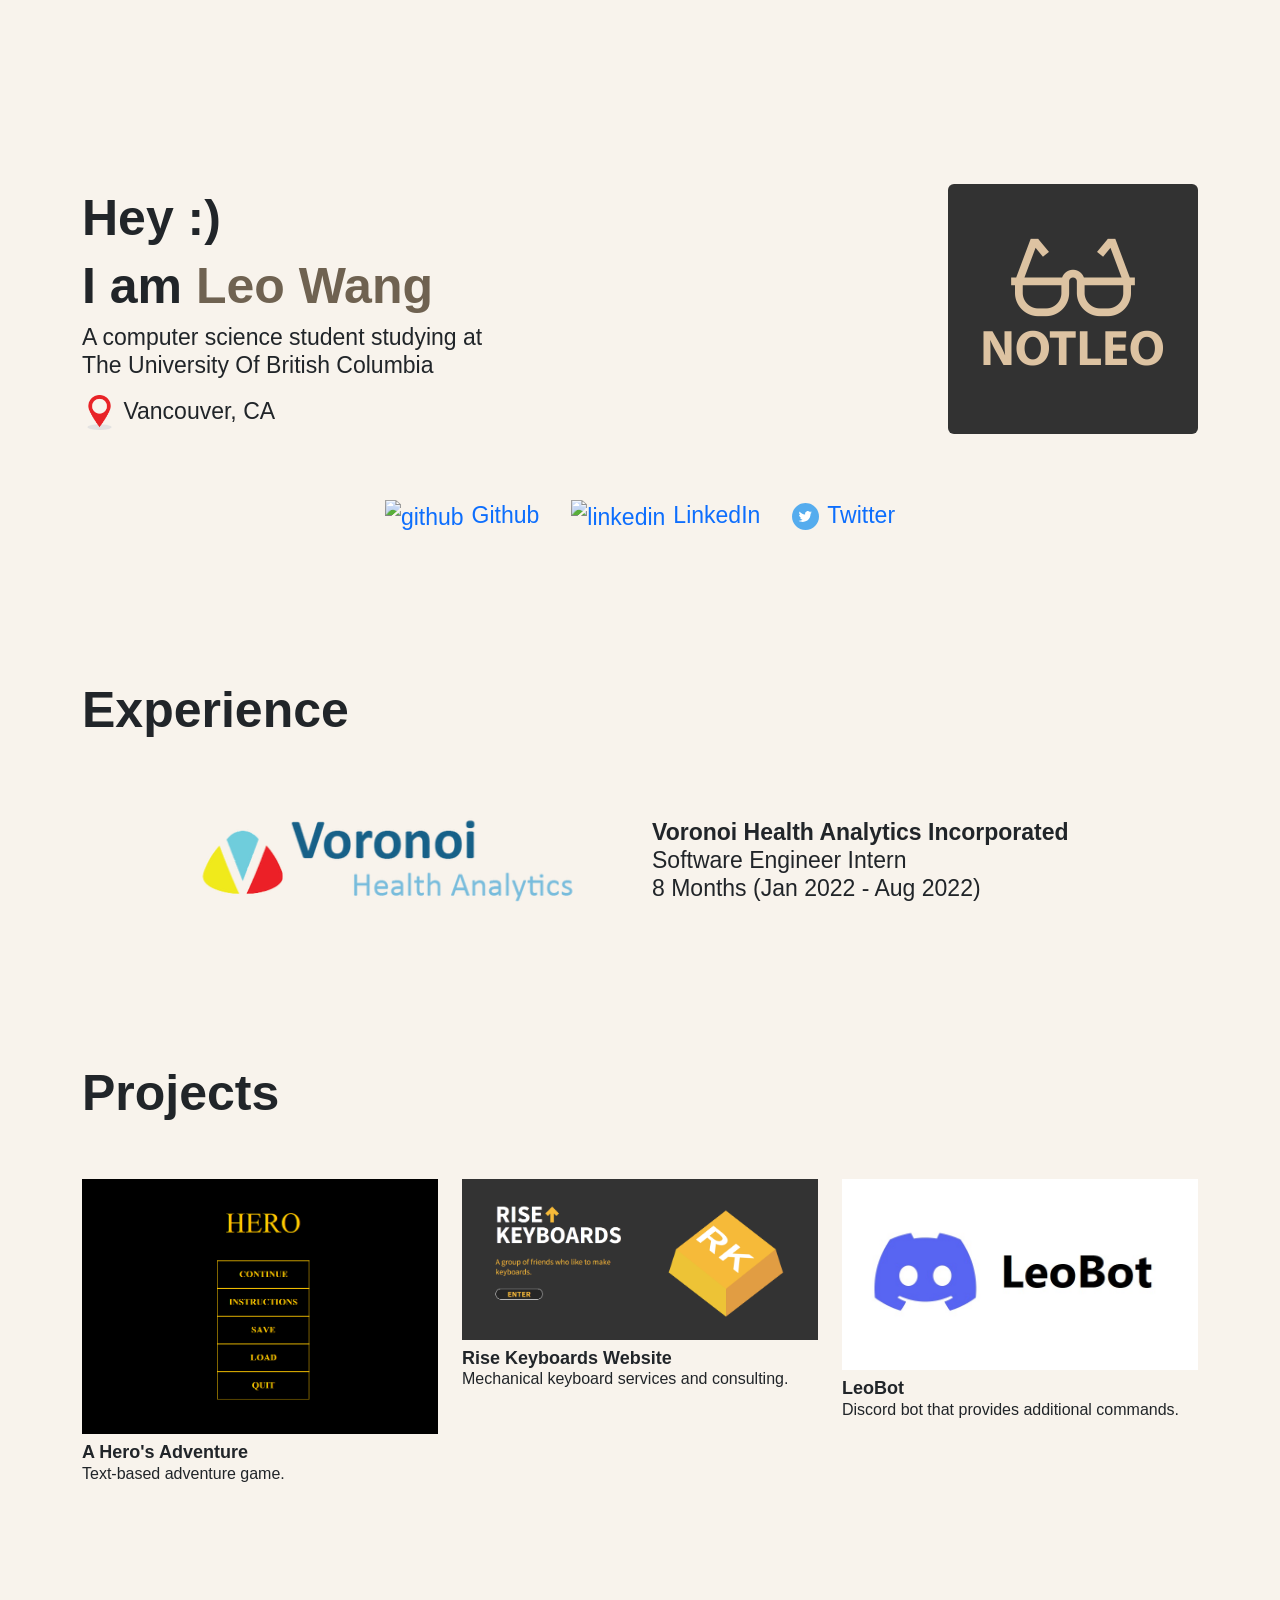
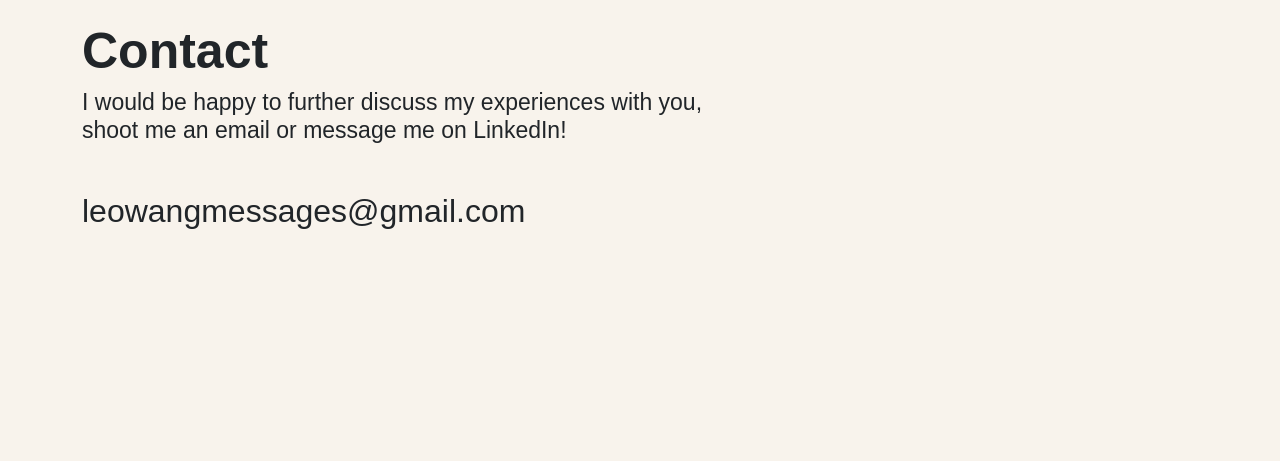
==== index.html @ 31ee66a6 "Added a title logo" ====
<!doctype html>
<html lang="en">
  <head>
    <meta charset="utf-8">
    <meta name="viewport" content="width=device-width, initial-scale=1">
    <title>notleowang</title>
    <link rel="icon" href="src/images/logo.jpg" type="image/x-icon">
    <link href="https://cdn.jsdelivr.net/npm/bootstrap@5.2.2/dist/css/bootstrap.min.css" rel="stylesheet" integrity="sha384-Zenh87qX5JnK2Jl0vWa8Ck2rdkQ2Bzep5IDxbcnCeuOxjzrPF/et3URy9Bv1WTRi" crossorigin="anonymous">
    <link rel="stylesheet" href="css/main.css">
  </head>
  <body>

    <div class="container mt-5 pb-2">
        <div class="row align-items-center">
            <div class="col-auto text-start">
                <h1 class="fw-semibold">Hey :)</h1>
                <h1 class="fw-semibold">I am <span style="color: #6f6251">Leo Wang</span></h1>
                <p>
                  A computer science student studying at <br>
                  The University Of British Columbia <br>
                </p>

                <p class="pt-3"><span><img src="src/images/Pin.png" width="35" length="35" alt="pin"></span> Vancouver, CA </p>
            </div>
            <div class="col">
              <img src="src/images/logo.jpg" width="250" length="250" class="img-fluid rounded float-end" alt="logo">
            </div>
        </div>
    </div>

    <div class="container mt-5">
      <ul class="nav justify-content-center">
        <li class="nav-item">
          <a class="nav-link" target="_blank" href="https://github.com/notleowang"><img src="src/images/Github.svg" width="35px" length="35px" class="pe-2" alt="github">Github</a>
        </li>
        <li class="nav-item">
          <a class="nav-link" target="_blank" href="https://www.linkedin.com/in/notleowang/"><img src="src/images/LinkedIN.svg" width="35px" length="35px" class="pe-2" alt="linkedin">LinkedIn</a>
        </li>
        <li class="nav-item">
          <a class="nav-link" target="_blank" href="https://twitter.com/notleowang"><img src="src/images/Twitter.svg" width="35px" length="35px" class="pe-2" alt="twitter">Twitter</a>
        </li>
      </ul>
    </div>
  </div>

  <div class="container project_container">
    <h1 class="fw-semibold">Experience</h1>
  </div>

  <div class="container pt-5">
    <div class="row align-items-center">
      <div class="col">
        <a target="_blank" href="https://www.voronoihealthanalytics.com/"><img src="src/images/VHA.webp" width="450" length="450" class="img-fluid float-end" alt="vha"></a>
      </div>
      <div class="col">
        <p class="fw-semibold">Voronoi Health Analytics Incorporated</p>
        <p>Software Engineer Intern</p>
        <p>8 Months (Jan 2022 - Aug 2022)</p>
      </div>
    </div>
  </div>

  <div class="container project_container">
    <h1 class="fw-semibold">Projects</h1>
  </div>

  <div class="container pt-5">
    <div class="row project_text">
      <div class="col">
        <a target="_blank" href="https://github.com/notleowang/A-Heros-Adventure"><img src="src/images/HeroGame.png" width="400" length="400" class="img-fluid zoom pb-2" alt="hero"></a>
        <p class="fw-semibold">A Hero's Adventure</p>
        <p class="project_subtext">Text-based adventure game.</p>
      </div>
      <div class="col">
        <a target="_blank" href="https://github.com/notleowang/RiseStudios-Website"><img src="src/images/RiseKeyboards.png" width="400" length="400" class="img-fluid zoom pb-2" alt="rise"></a>
        <p class="fw-semibold">Rise Keyboards Website</p>
        <p class="project_subtext">Mechanical keyboard services and consulting. </p>
      </div>
      <div class="col">
        <a target="_blank" href="https://github.com/notleowang/LeoBot"><img src="src/images/LeoBot.jpg" width="400" length="400" class="img-fluid zoom pb-2" alt="leobot"></a>
        <p class="fw-semibold">LeoBot</p>
        <p class="project_subtext">Discord bot that provides additional commands.</p>
      </div>
    </div>
  </div>

  <div class="container project_container">
    <h1 class="fw-semibold">Contact</h1>
    <p>I would be happy to further discuss my experiences with you, <br> shoot me an email or message me on LinkedIn!</p>

    <h2 class="pt-5">leowangmessages@gmail.com</h2>
  </div>

    <script src="https://cdn.jsdelivr.net/npm/bootstrap@5.2.2/dist/js/bootstrap.bundle.min.js" integrity="sha384-OERcA2EqjJCMA+/3y+gxIOqMEjwtxJY7qPCqsdltbNJuaOe923+mo//f6V8Qbsw3" crossorigin="anonymous"></script>
  </body>
</html>
---- css/main.css ----
body {
  margin-top: 8em;
  margin-bottom: 10em;
  font-family: "Segoe UI", Tahoma, Geneva, Verdana, sans-serif;
  font-size: 23px;
  background-color: #f8f3ec;
}

p {
  margin-top: 0px;
  margin-bottom: 0px;
  line-height: 1.2em;
}

h1 {
  font-size: 50px;
}

.project_container {
  margin-top: 6em;
}

.project_text {
  font-size: 18px;
}

.project_subtext {
  font-size: 16px;
}

.zoom {
  transition: transform 0.3s;
}

.zoom:hover {
  transform: scale(0.95);
}/*# sourceMappingURL=main.css.map */
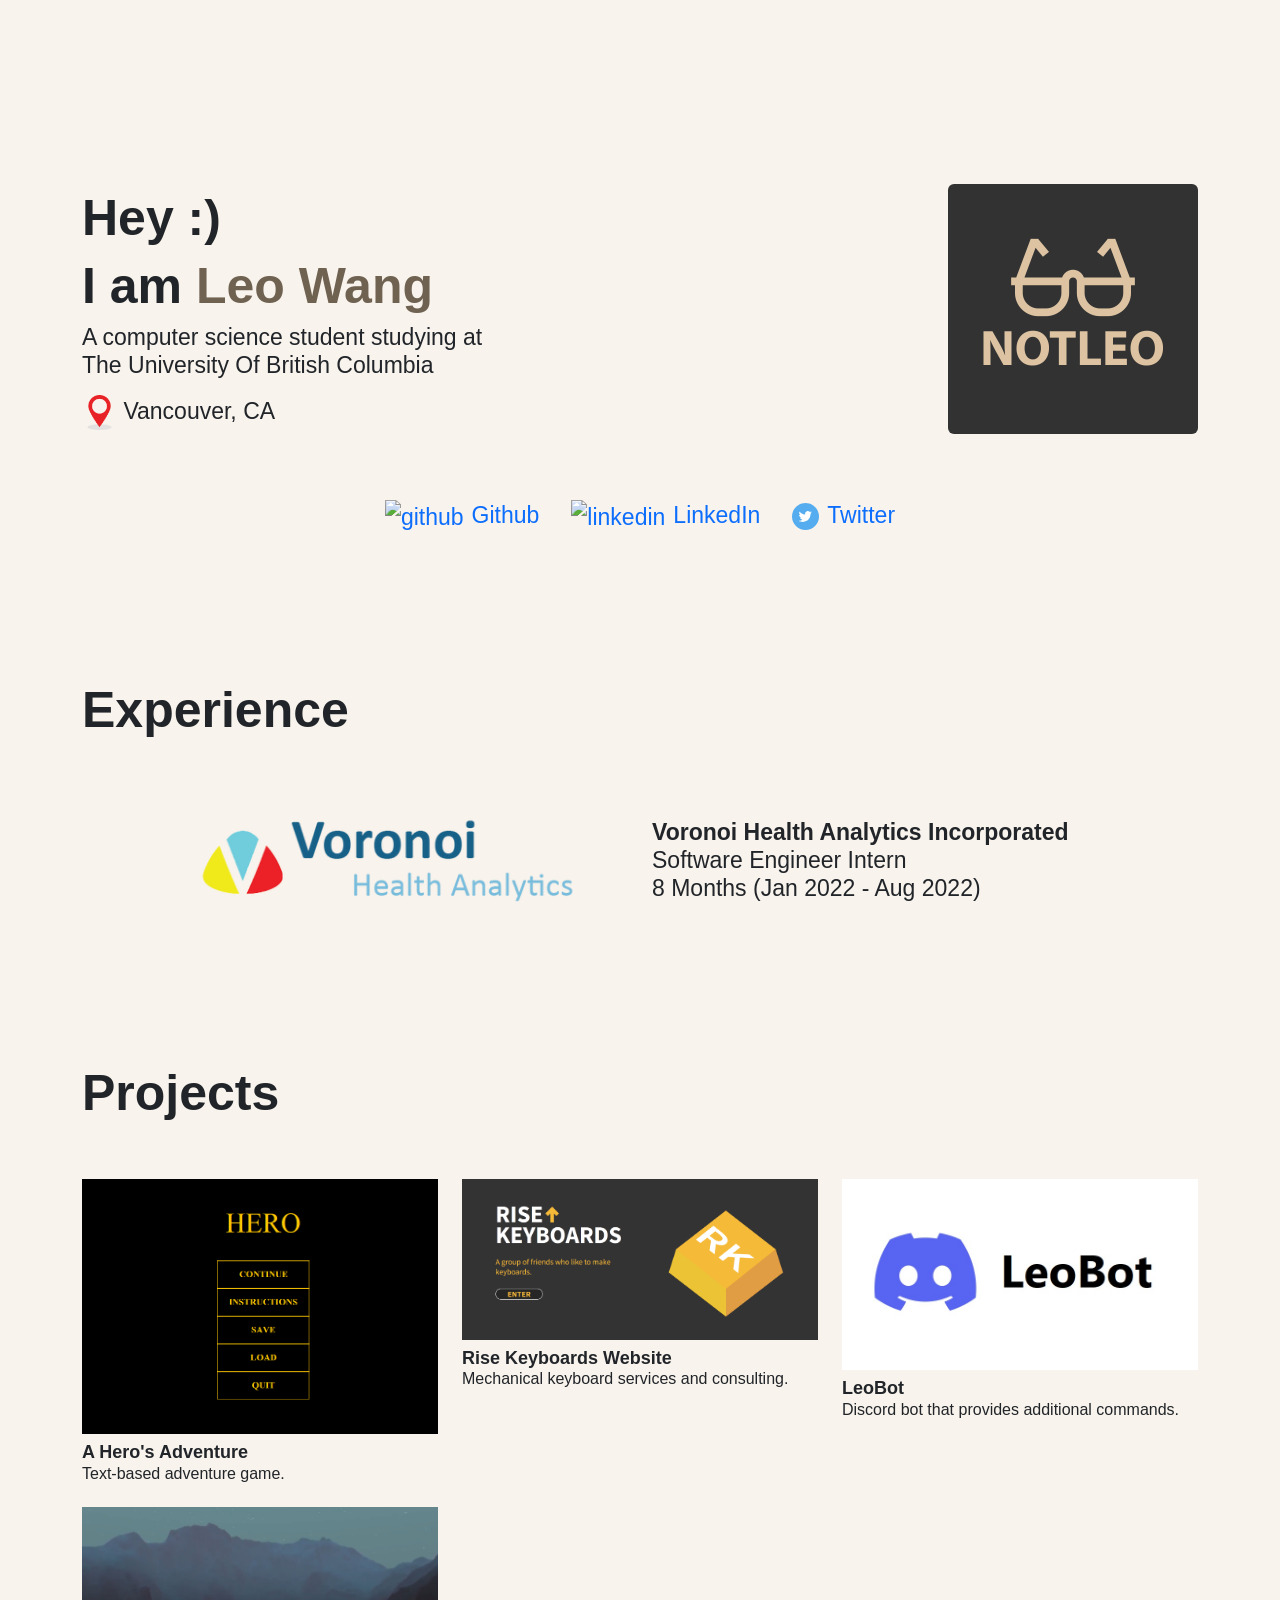
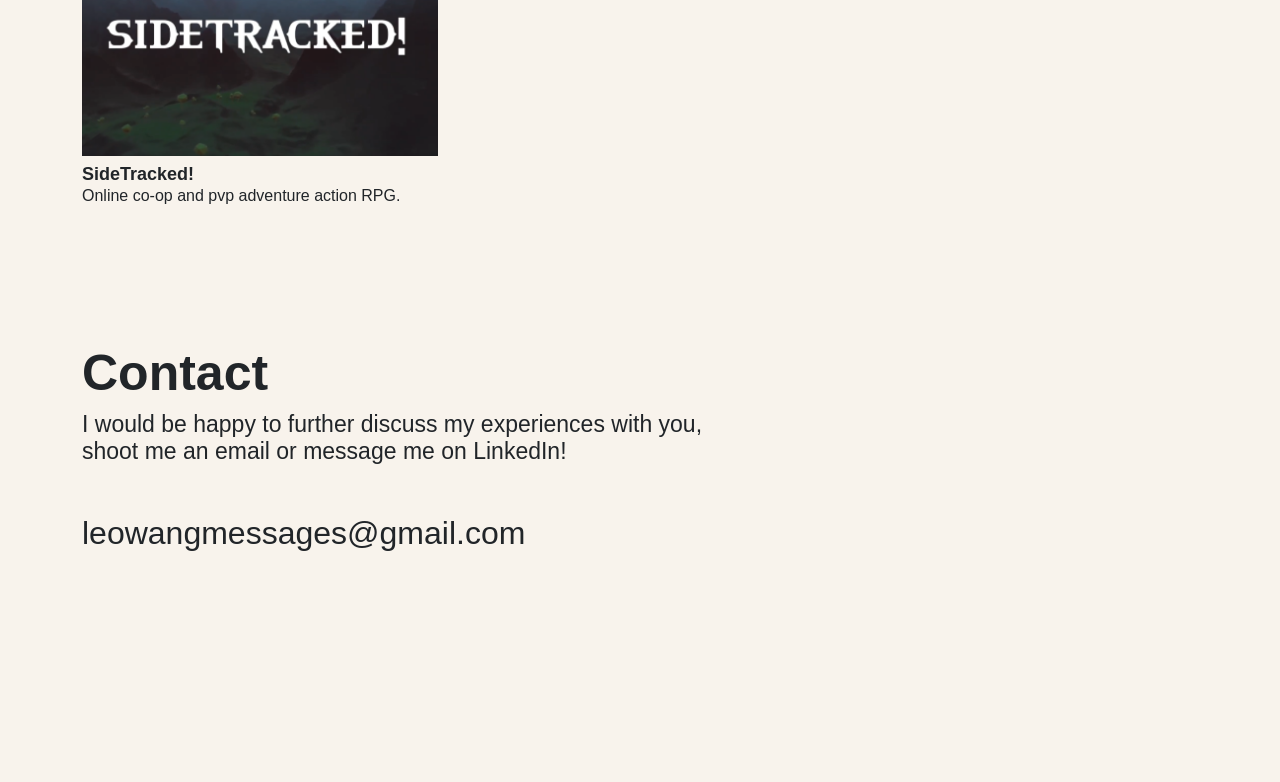
==== commit f5348e39: "Added SideTracked" ====
--- a/index.html
+++ b/index.html
@@ -4,7 +4,7 @@
     <meta charset="utf-8">
     <meta name="viewport" content="width=device-width, initial-scale=1">
     <title>notleowang</title>
-    <link rel="icon" href="src/images/logo.jpg" type="image/x-icon">
+    <link rel="icon" href="src/images/log" type="image/x-icon">
     <link href="https://cdn.jsdelivr.net/npm/bootstrap@5.2.2/dist/css/bootstrap.min.css" rel="stylesheet" integrity="sha384-Zenh87qX5JnK2Jl0vWa8Ck2rdkQ2Bzep5IDxbcnCeuOxjzrPF/et3URy9Bv1WTRi" crossorigin="anonymous">
     <link rel="stylesheet" href="css/main.css">
   </head>
@@ -82,6 +82,17 @@
         <p class="project_subtext">Discord bot that provides additional commands.</p>
       </div>
     </div>
+    <div class="row project_text pt-4">
+      <div class="col">
+        <a target="_blank" href="https://sidetrackedgame.xyz"><img src="src/images/Sidetracked.png" width="400" length="400" class="img-fluid zoom pb-2" alt="hero"></a>
+        <p class="fw-semibold">SideTracked!</p>
+        <p class="project_subtext">Online co-op and pvp adventure action RPG.</p>
+      </div>
+      <div class="col">
+      </div>
+      <div class="col">
+      </div>
+    </div>
   </div>
 
   <div class="container project_container">
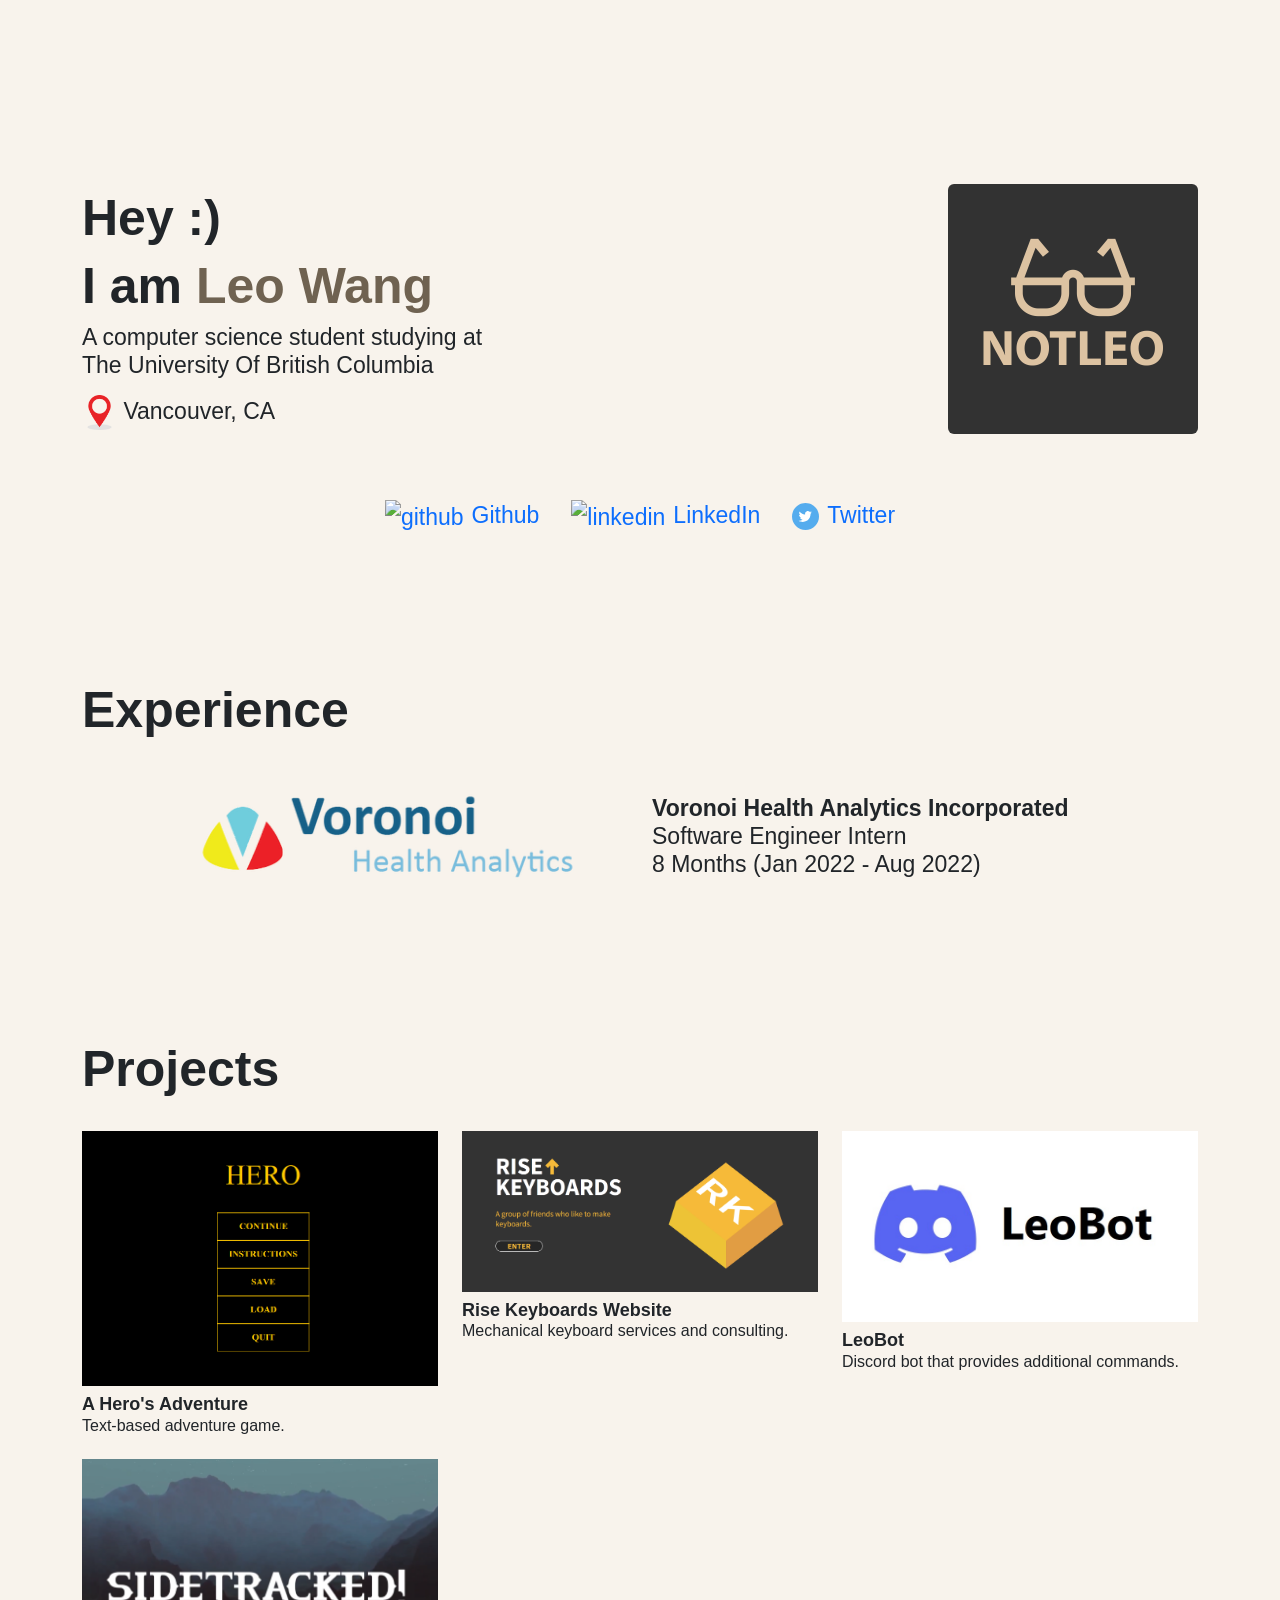
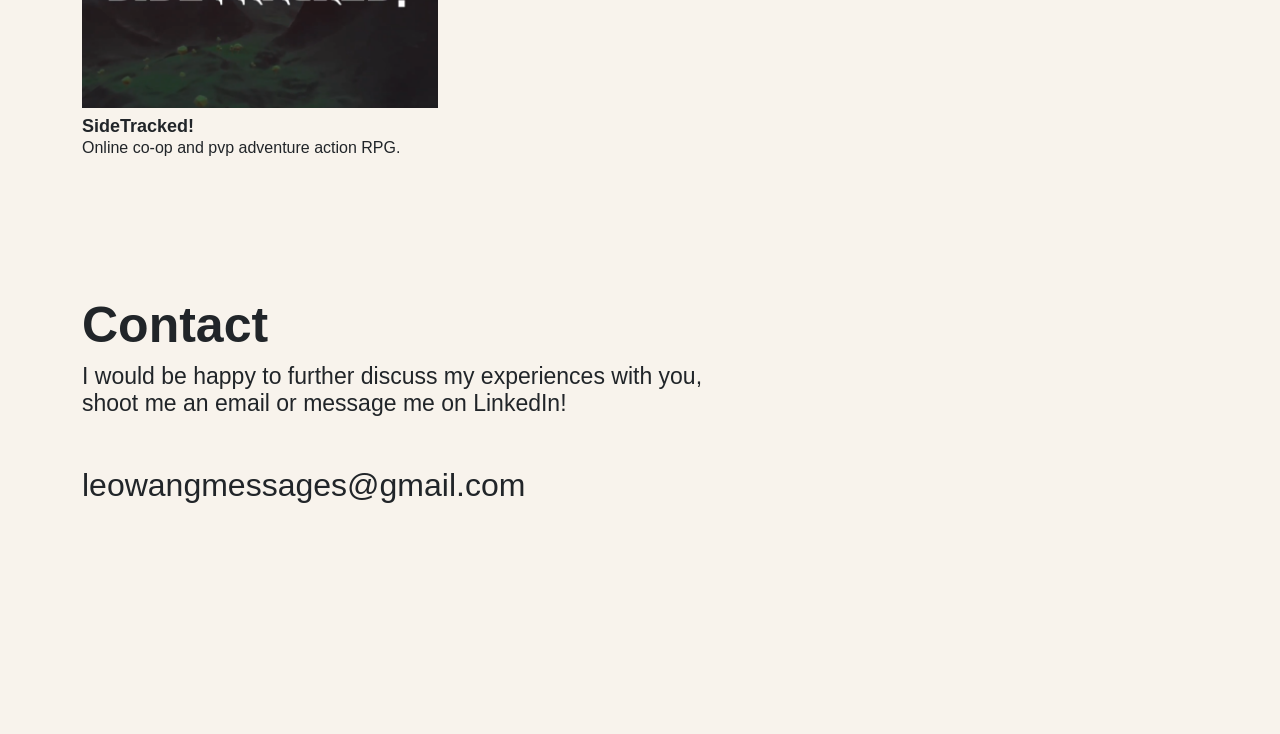
==== commit 73e06b80: "Fixed some spacing" ====
--- a/index.html
+++ b/index.html
@@ -47,7 +47,7 @@
     <h1 class="fw-semibold">Experience</h1>
   </div>
 
-  <div class="container pt-5">
+  <div class="container pt-4">
     <div class="row align-items-center">
       <div class="col">
         <a target="_blank" href="https://www.voronoihealthanalytics.com/"><img src="src/images/VHA.webp" width="450" length="450" class="img-fluid float-end" alt="vha"></a>
@@ -64,7 +64,7 @@
     <h1 class="fw-semibold">Projects</h1>
   </div>
 
-  <div class="container pt-5">
+  <div class="container pt-4">
     <div class="row project_text">
       <div class="col">
         <a target="_blank" href="https://github.com/notleowang/A-Heros-Adventure"><img src="src/images/HeroGame.png" width="400" length="400" class="img-fluid zoom pb-2" alt="hero"></a>
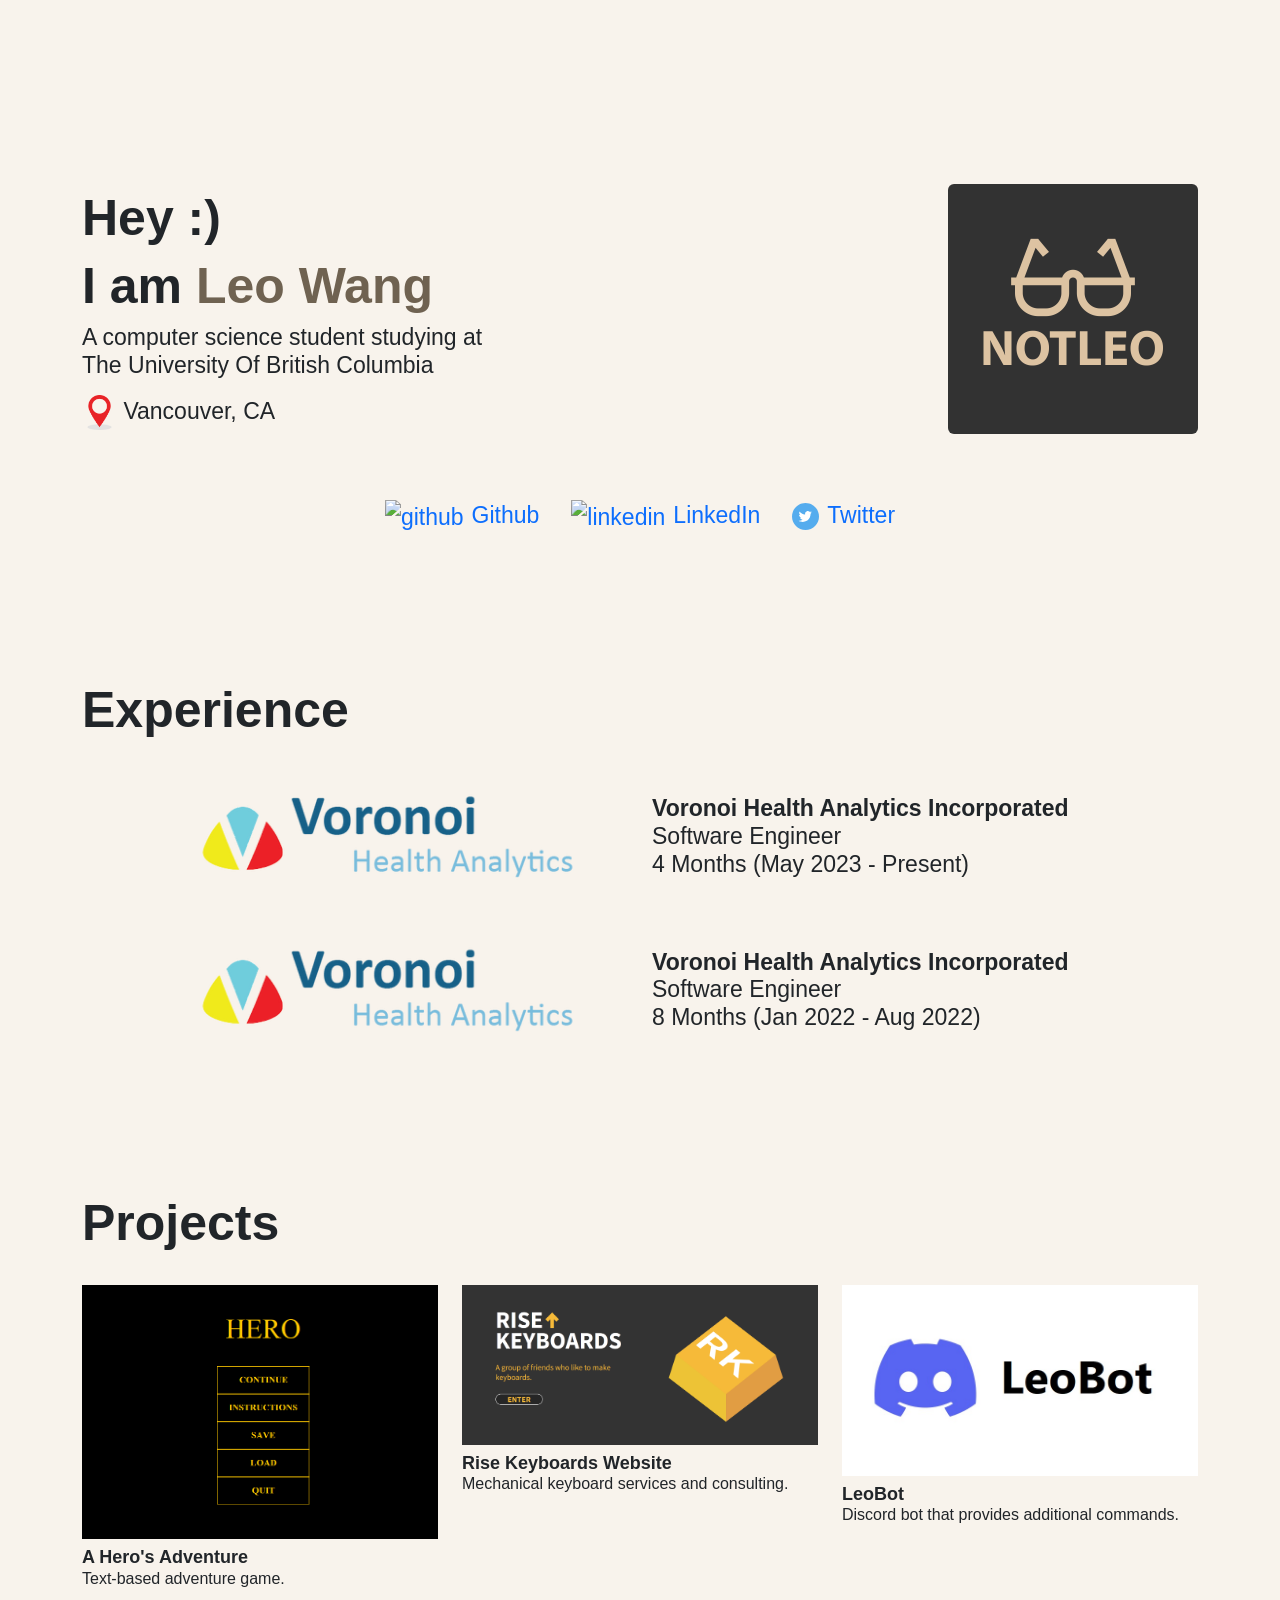
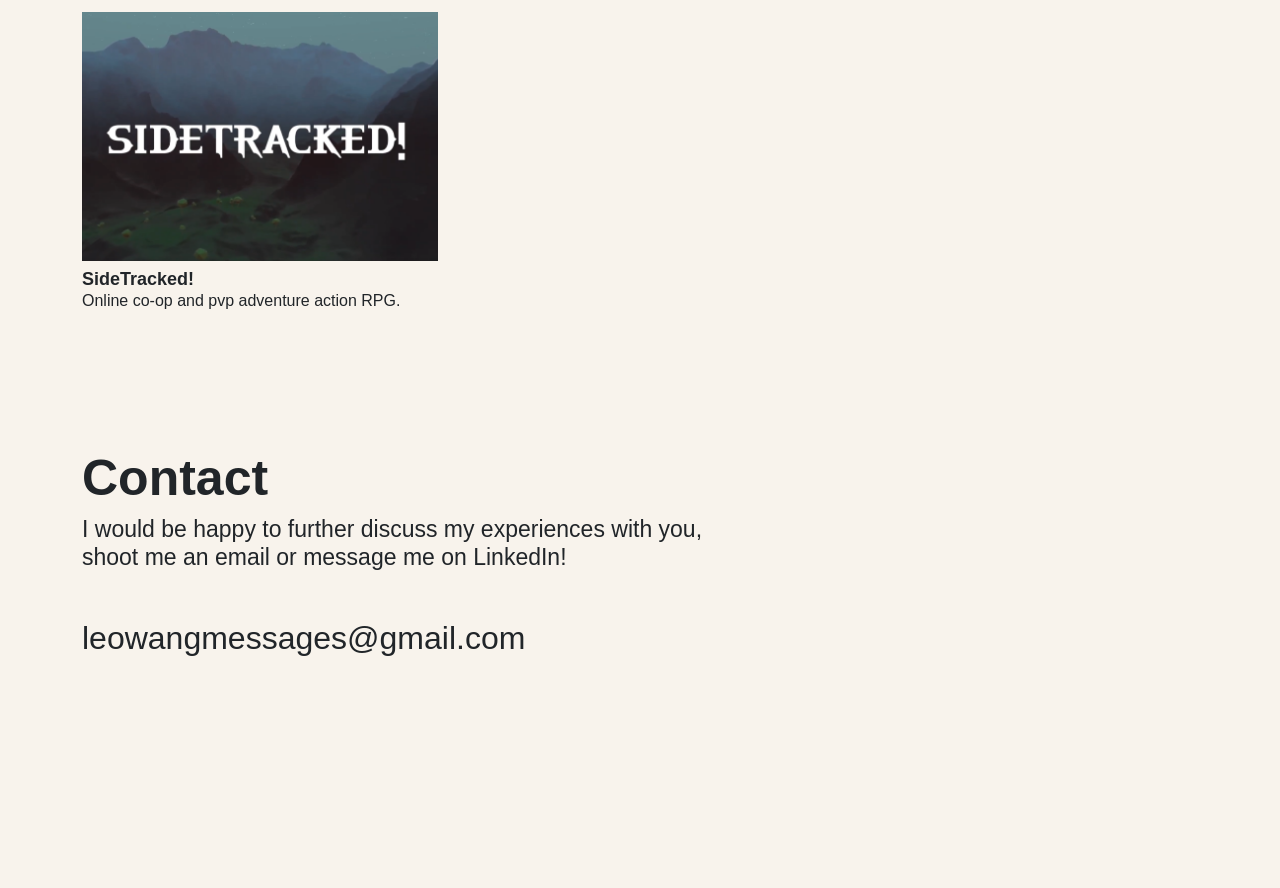
==== commit fcd18bfa: "Added Voronoi Health Analytics Summer Experience" ====
--- a/index.html
+++ b/index.html
@@ -1,4 +1,4 @@
-<!doctype html>
+ <!doctype html>
 <html lang="en">
   <head>
     <meta charset="utf-8">
@@ -54,7 +54,17 @@
       </div>
       <div class="col">
         <p class="fw-semibold">Voronoi Health Analytics Incorporated</p>
-        <p>Software Engineer Intern</p>
+        <p>Software Engineer</p>
+        <p>4 Months (May 2023 - Present)</p>
+      </div>
+    </div>
+    <div class="row align-items-center pt-4">
+      <div class="col">
+        <a target="_blank" href="https://www.voronoihealthanalytics.com/"><img src="src/images/VHA.webp" width="450" length="450" class="img-fluid float-end" alt="vha"></a>
+      </div>
+      <div class="col">
+        <p class="fw-semibold">Voronoi Health Analytics Incorporated</p>
+        <p>Software Engineer</p>
         <p>8 Months (Jan 2022 - Aug 2022)</p>
       </div>
     </div>
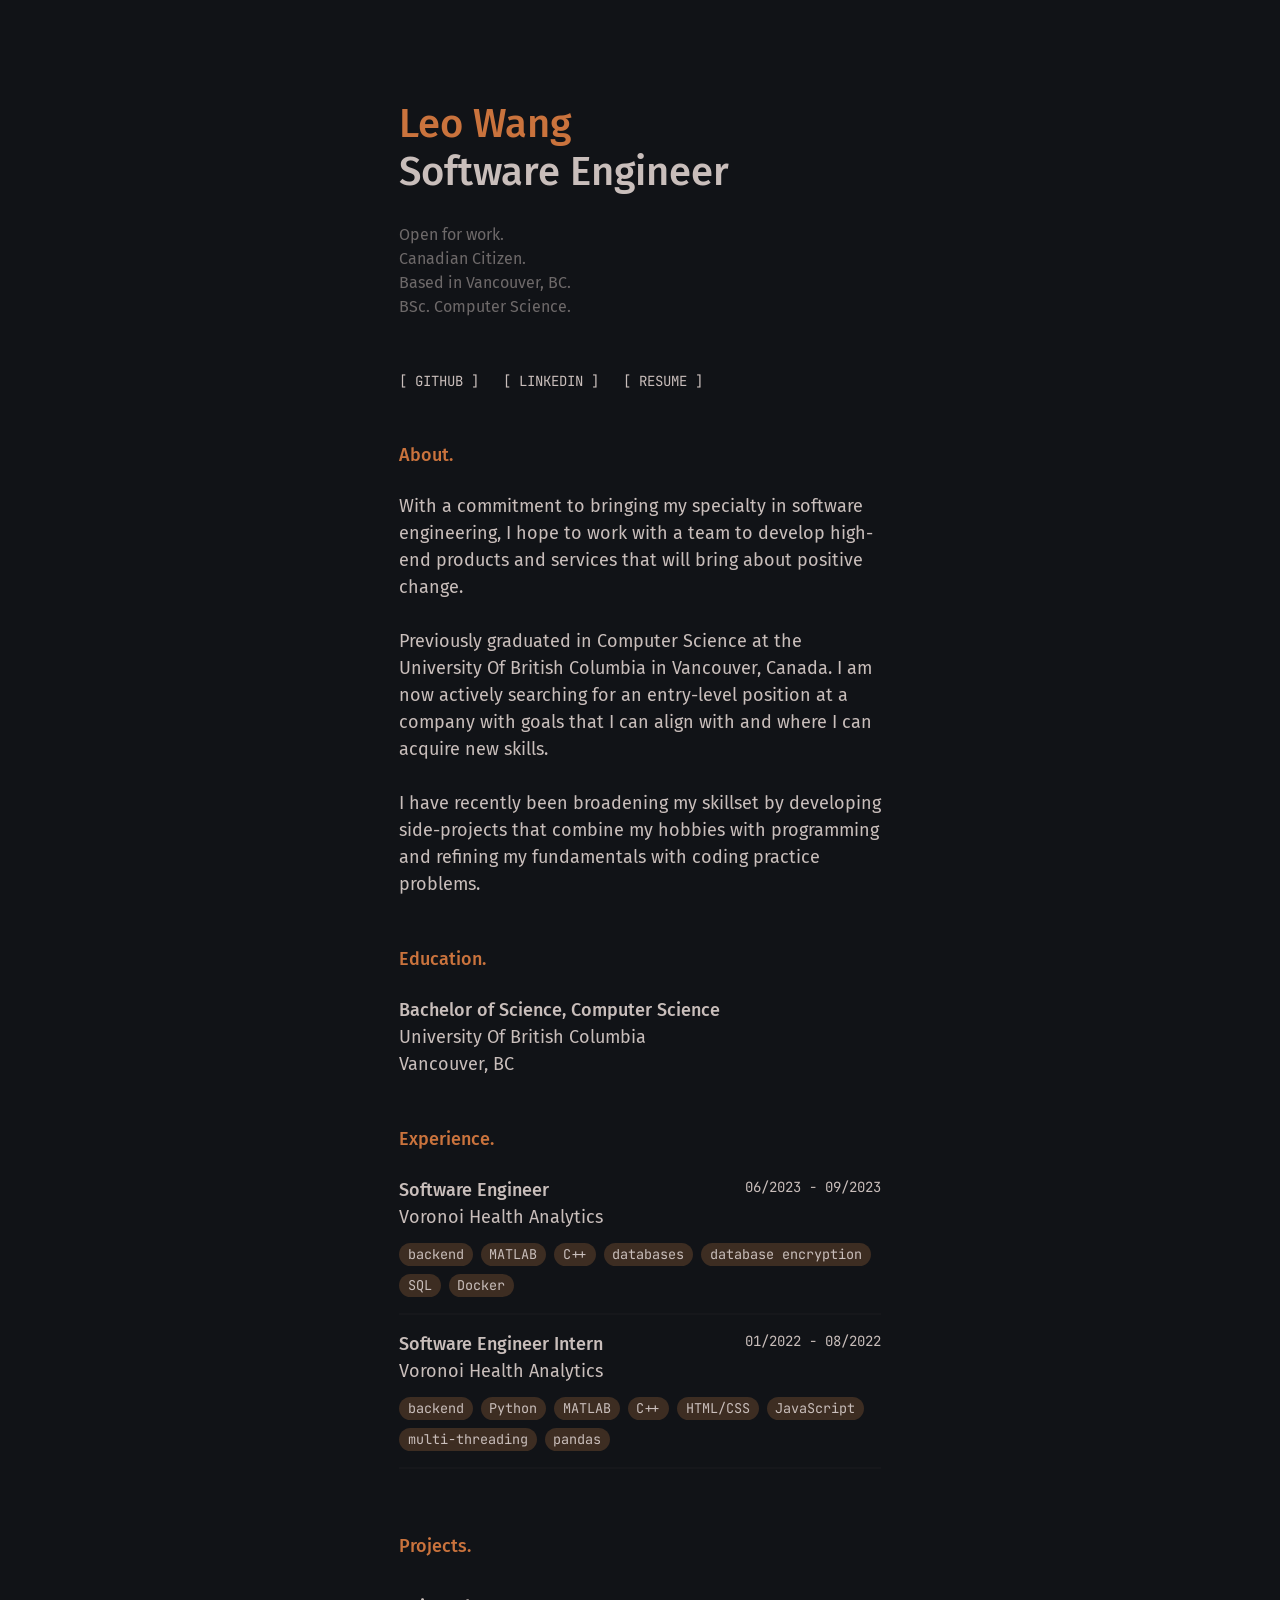
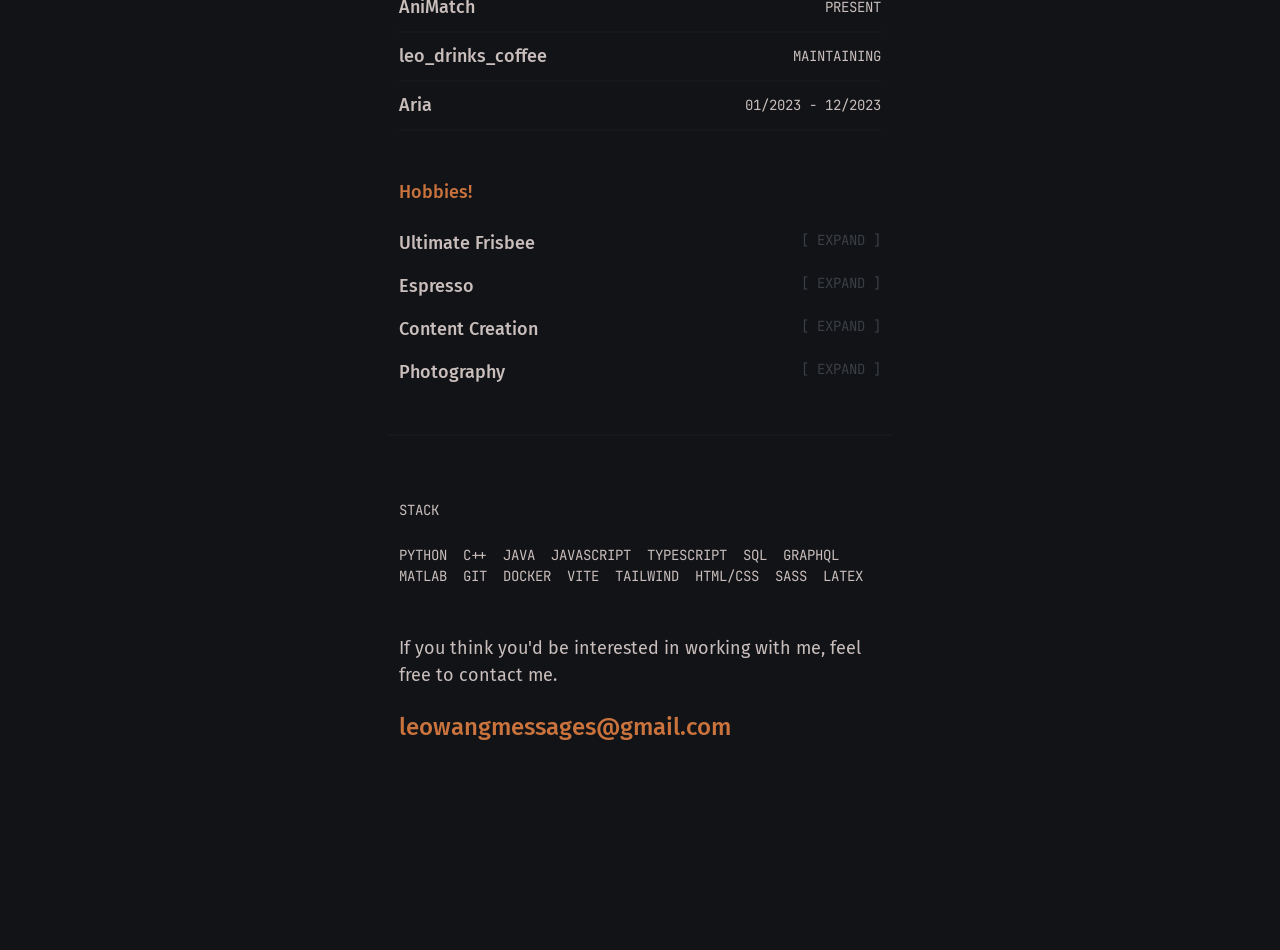
==== commit 615b7c4d: "Designed new website" ====
--- a/index.html
+++ b/index.html
@@ -1,117 +1,265 @@
- <!doctype html>
+<!DOCTYPE html>
+
 <html lang="en">
-  <head>
-    <meta charset="utf-8">
-    <meta name="viewport" content="width=device-width, initial-scale=1">
-    <title>notleowang</title>
-    <link rel="icon" href="src/images/log" type="image/x-icon">
-    <link href="https://cdn.jsdelivr.net/npm/bootstrap@5.2.2/dist/css/bootstrap.min.css" rel="stylesheet" integrity="sha384-Zenh87qX5JnK2Jl0vWa8Ck2rdkQ2Bzep5IDxbcnCeuOxjzrPF/et3URy9Bv1WTRi" crossorigin="anonymous">
-    <link rel="stylesheet" href="css/main.css">
-  </head>
-  <body>
-
-    <div class="container mt-5 pb-2">
-        <div class="row align-items-center">
-            <div class="col-auto text-start">
-                <h1 class="fw-semibold">Hey :)</h1>
-                <h1 class="fw-semibold">I am <span style="color: #6f6251">Leo Wang</span></h1>
-                <p>
-                  A computer science student studying at <br>
-                  The University Of British Columbia <br>
-                </p>
-
-                <p class="pt-3"><span><img src="src/images/Pin.png" width="35" length="35" alt="pin"></span> Vancouver, CA </p>
+    <head>
+        <meta charset="UTF-8">
+        <meta name="viewport" content="width=device-width, initial-scale=1">
+        <title>Leo Wang</title>
+        <link rel="preconnect" href="https://fonts.googleapis.com">
+        <link rel="preconnect" href="https://fonts.gstatic.com" crossorigin>
+        <link href="https://fonts.googleapis.com/css2?family=Fira+Sans:ital,wght@0,100;0,200;0,300;0,400;0,500;0,600;0,700;0,800;0,900;1,100;1,200;1,300;1,400;1,500;1,600;1,700;1,800;1,900&family=JetBrains+Mono:ital,wght@0,100..800;1,100..800&display=swap" rel="stylesheet">
+        <link href="https://cdn.jsdelivr.net/npm/bootstrap@5.3.8/dist/css/bootstrap.min.css" rel="stylesheet" integrity="sha384-sRIl4kxILFvY47J16cr9ZwB07vP4J8+LH7qKQnuqkuIAvNWLzeN8tE5YBujZqJLB" crossorigin="anonymous">
+        <link rel="stylesheet" href="css/styles.css">
+    </head>
+
+    <body>
+        <div class="container">
+            <div class="row gy-5">
+                <div class="col-12">
+                    <h1 class="text-secondary-colour">Leo Wang<br><span class="text-primary-colour">Software Engineer</span></h1><br>
+                    <div class="fs-6 opacity-50">
+                        <p>Open for work.</p>
+                        <p>Canadian Citizen.</p>
+                        <p>Based in Vancouver, BC.</p>
+                        <p>BSc. Computer Science.</p>
+                    </div>
+                </div>
+
+                <div class="col-12">
+                    <div class="d-inline-flex gap-4 text-uppercase fs-7 font-jetbrains-mono">
+                        <a class="link-button" href="https://www.github.com/notleowang" target="_blank">[ Github ]</a>
+                        <a class="link-button" href="https://www.linkedin.com/in/notleowang" target="_blank">[ LinkedIn ]</a>
+                        <a class="link-button" href="/Resume.pdf" download>[ Resume ]</a>
+                        <!-- <a href="mailto:leowangmessages@gmail.com" target="_blank">[ Email ]</a> -->
+                    </div>
+                </div>
+
+                <div class="col-12">
+                    <p class="fw-medium pb-4 text-secondary-colour">About.</p>
+                    <p>
+                        With a commitment to bringing my specialty in software engineering, I hope to work with a team to develop high-end products and services that will bring about positive change.
+                        <br>
+                        <br>
+                        Previously graduated in Computer Science at the University Of British Columbia in Vancouver, Canada. I am now actively searching for an entry-level position at a company with goals that I can align with and where I can acquire new skills.
+                        <br>
+                        <br>
+                        I have recently been broadening my skillset by developing side-projects that combine my hobbies with programming and refining my fundamentals with coding practice problems.
+                    </p>
+                </div>
+
+                <div class="col-12">
+                    <p class="fw-medium pb-4 text-secondary-colour">Education.</p>
+                    <p class="fw-medium">Bachelor of Science, Computer Science</p>
+                    <a href="https://www.ubc.ca/" target="_blank">University Of British Columbia</a>
+                    <p>Vancouver, BC</p>
+                </div>
+
+                <div class="col-12">
+                    <p class="fw-medium pb-4 text-secondary-colour">Experience.</p>
+                    <div class="d-flex flex-column row-gap-2">
+                        <div>
+                            <div class="d-flex justify-content-between">
+                                <p class="fw-medium">Software Engineer</p>
+                                <p class="font-jetbrains-mono fs-7">06/2023 - 09/2023</p>
+                            </div>
+                            <a href="https://www.voronoihealthanalytics.com/" target="_blank">Voronoi Health Analytics</a>
+                        </div>
+                        <div class="mt-1 d-inline-flex flex-wrap gap-2">
+                            <span class="fw-normal font-jetbrains-mono badge rounded-pill">backend</span>
+                            <span class="fw-normal font-jetbrains-mono badge rounded-pill">MATLAB</span>
+                            <span class="fw-normal font-jetbrains-mono badge rounded-pill">C++</span>
+                            <span class="fw-normal font-jetbrains-mono badge rounded-pill">databases</span>
+                            <span class="fw-normal font-jetbrains-mono badge rounded-pill">database encryption</span>
+                            <span class="fw-normal font-jetbrains-mono badge rounded-pill">SQL</span>
+                            <span class="fw-normal font-jetbrains-mono badge rounded-pill">Docker</span>
+                        </div>    
+                    </div>
+                    <hr>
+                    <div class="d-flex flex-column row-gap-2">
+                        <div>
+                            <div class="d-flex justify-content-between">
+                                <p class="fw-medium">Software Engineer Intern</p>
+                                <p class="font-jetbrains-mono fs-7">01/2022 - 08/2022</p>
+                            </div>
+                            <a href="https://www.voronoihealthanalytics.com/" target="_blank">Voronoi Health Analytics</a>
+                        </div>
+                        <div class="mt-1 d-inline-flex flex-wrap gap-2">
+                            <span class="fw-normal font-jetbrains-mono badge rounded-pill">backend</span>
+                            <span class="fw-normal font-jetbrains-mono badge rounded-pill">Python</span>
+                            <span class="fw-normal font-jetbrains-mono badge rounded-pill">MATLAB</span>
+                            <span class="fw-normal font-jetbrains-mono badge rounded-pill">C++</span>
+                            <span class="fw-normal font-jetbrains-mono badge rounded-pill">HTML/CSS</span>
+                            <span class="fw-normal font-jetbrains-mono badge rounded-pill">JavaScript</span>
+                            <span class="fw-normal font-jetbrains-mono badge rounded-pill">multi-threading</span>
+                            <span class="fw-normal font-jetbrains-mono badge rounded-pill">pandas</span>
+                        </div>
+                    </div>
+                    <hr>
+                </div>
+
+                <div class="project-section col-12">
+                    <p class="fw-medium pb-4 text-secondary-colour">Projects.</p>
+                    <div class="d-flex flex-column row-gap-2">
+                        <div class="project-container rounded-2 d-flex justify-content-between align-items-center" data-bs-toggle="collapse" href="#collapseAniMatch" role="button" aria-expanded="false" aria-controls="collapseAniMatch">
+                            <p class="fw-medium">AniMatch</p>
+                            <p class="font-jetbrains-mono fs-7">PRESENT</p>
+                        </div>
+                        <div class="collapse" id="collapseAniMatch">
+                            <div class="d-flex flex-column row-gap-2 mb-4">
+                                <div class="d-flex justify-content-between">
+                                    <p>Anime Recommendation Website</p>
+                                    <a href="https://github.com/notleowang/AniMatch" target="_blank"><img src="images/github-icon.svg" class="img-fluid mx-auto icon align-text-top" alt="github" width="20px"></a>
+                                </div>
+                                <p>A service for users that recommends similar anime shows and titles based off similar anime show features using a neural network.</p>
+                                <div class="mt-1 d-inline-flex flex-wrap gap-2"">
+                                    <span class="fw-normal font-jetbrains-mono badge rounded-pill">Python</span>
+                                    <span class="fw-normal font-jetbrains-mono badge rounded-pill">PyTorch</span>
+                                    <span class="fw-normal font-jetbrains-mono badge rounded-pill">neural networks</span>
+                                    <span class="fw-normal font-jetbrains-mono badge rounded-pill">machine learning</span>
+                                    <span class="fw-normal font-jetbrains-mono badge rounded-pill">OAuth</span>
+                                    <span class="fw-normal font-jetbrains-mono badge rounded-pill">GraphQL</span>
+                                    <span class="fw-normal font-jetbrains-mono badge rounded-pill">Vue</span>
+                                    <span class="fw-normal font-jetbrains-mono badge rounded-pill">JavaScript</span>
+                                    <span class="fw-normal font-jetbrains-mono badge rounded-pill">API</span>
+                                </div>
+                            </div>
+                        </div>
+                    </div>
+                    <hr>
+                    <div class="d-flex flex-column row-gap-2">
+                        <div class="project-container rounded-2 d-flex justify-content-between align-items-center" data-bs-toggle="collapse" href="#collapseCoffee" role="button" aria-expanded="false" aria-controls="collapseCoffee">
+                            <p class="fw-medium">leo_drinks_coffee</p>
+                            <p class="font-jetbrains-mono fs-7">MAINTAINING</p>
+                        </div>
+                        <div class="collapse" id="collapseCoffee">
+                            <div class="d-flex flex-column row-gap-2 mb-4">
+                                <div class="d-flex justify-content-between">
+                                    <p>Journal</p>
+                                    <div>
+                                        <a href="https://leo-drinks-coffee.vercel.app/" target="_blank"><img src="images/website.svg" class="img-fluid mx-auto icon align-top" alt="website" width="25px"></a>
+                                        <a href="https://github.com/notleowang/leo-drinks-coffee" target="_blank"><img src="images/github-icon.svg" class="img-fluid mx-auto icon align-text-top" alt="github" width="20px"></a> 
+                                    </div>
+                                </div>
+                                <p>A personal journal where I review espresso drinks from different coffee shops. Currently a work in progress.</p>
+                                <div class="mt-1 d-inline-flex flex-wrap gap-2"">
+                                    <span class="fw-normal font-jetbrains-mono badge rounded-pill">React</span>
+                                    <span class="fw-normal font-jetbrains-mono badge rounded-pill">Next.js</span>
+                                    <span class="fw-normal font-jetbrains-mono badge rounded-pill">TypeScript</span>
+                                    <span class="fw-normal font-jetbrains-mono badge rounded-pill">vercel</span>
+                                    <span class="fw-normal font-jetbrains-mono badge rounded-pill">supabase</span>
+                                    <span class="fw-normal font-jetbrains-mono badge rounded-pill">Postgres</span>
+                                    <span class="fw-normal font-jetbrains-mono badge rounded-pill">HTML/CSS</span>
+                                    <span class="fw-normal font-jetbrains-mono badge rounded-pill">API</span>
+                                </div>
+                            </div>
+                        </div>
+                    </div>
+                    <hr>
+                    <div class="d-flex flex-column row-gap-2">
+                        <div class="project-container rounded-2 d-flex justify-content-between align-items-center" data-bs-toggle="collapse" href="#collapseAria" role="button" aria-expanded="false" aria-controls="collapseAria">
+                            <p class="fw-medium">Aria</p>
+                            <p class="font-jetbrains-mono fs-7">01/2023 - 12/2023</p>
+                        </div>
+                        <div class="collapse" id="collapseAria">
+                            <div class="d-flex flex-column row-gap-2 mb-4">
+                                <div class="d-flex justify-content-between">
+                                    <p>Video Game</p>
+                                    <a href="https://github.com/notleowang/Aria" target="_blank"><img src="images/github-icon.svg" class="img-fluid mx-auto icon align-text-top" alt="github" width="20px"></a>
+                                </div>
+                                <p>A story-rich 2D dungeon crawler game that was created by me and 4 others for a university course.</p>
+                                <div class="mt-1 d-inline-flex flex-wrap gap-2"">
+                                    <span class="fw-normal font-jetbrains-mono badge rounded-pill">C++</span>
+                                    <span class="fw-normal font-jetbrains-mono badge rounded-pill">ImGui</span>
+                                    <span class="fw-normal font-jetbrains-mono badge rounded-pill">ui/ux</span>
+                                    <span class="fw-normal font-jetbrains-mono badge rounded-pill">entity component system</span>
+                                    <span class="fw-normal font-jetbrains-mono badge rounded-pill">OpenGL</span>
+                                    <span class="fw-normal font-jetbrains-mono badge rounded-pill">SDL2</span>
+                                    <span class="fw-normal font-jetbrains-mono badge rounded-pill">game development</span>
+                                </div>
+                            </div>
+                        </div>
+                    </div>
+                    <hr>
+                </div>
+
+                <div class="col-12">
+                    <p class="fw-medium pb-4 text-secondary-colour">Hobbies!</p>
+                    <div class="d-flex flex-column row-gap-3">
+                        <div>
+                            <div class="d-flex justify-content-between">
+                                <p class="fw-medium">Ultimate Frisbee</p>
+                                <a class="expand-button text-uppercase fs-7 font-jetbrains-mono" data-bs-toggle="collapse" href="#collapseUltimate" role="button" aria-expanded="false" aria-controls="collapseUltimate">[ EXPAND ]</a>
+                            </div>
+                            <div class="collapse fs-6" id="collapseUltimate">
+                                <p>I played competitive ultimate frisbee in my senior years of highschool and later competed nationally on a professional adult men's team representing British Columbia.</p>
+                            </div>
+                        </div>
+                        <div>
+                            <div class="d-flex justify-content-between">
+                                <p class="fw-medium">Espresso</p>
+                                <a class="expand-button text-uppercase fs-7 font-jetbrains-mono" data-bs-toggle="collapse" href="#collapseEspresso" role="button" aria-expanded="false" aria-controls="collapseEspresso">[ EXPAND ]</a>
+                            </div>
+                            <div class="collapse fs-6" id="collapseEspresso">
+                                <p>I enjoy the chemistry and art of espresso. I am a home barista and have hosted exclusive pop-ups before. Let me know if you want any recommendations for places to grab a coffee.</p>
+                            </div>
+                        </div>
+                        <div>
+                            <div class="d-flex justify-content-between">
+                                <p class="fw-medium">Content Creation</p>
+                                <a class="expand-button text-uppercase fs-7 font-jetbrains-mono" data-bs-toggle="collapse" href="#collapseContent" role="button" aria-expanded="false" aria-controls="collapseContent">[ EXPAND ]</a>
+                            </div>
+                            <div class="collapse fs-6" id="collapseContent">
+                                <p>When I have extra time, I create content on Youtube and Twitch. I like to stream and upload my gaming videos.</p>
+                                <div class="d-inline-flex gap-4 text-uppercase fs-7 font-jetbrains-mono">
+                                    <a class="twitch-button" href="https://www.twitch.tv/notleowang" target="_blank">[ Twitch ]</a>
+                                    <a class="youtube-button" href="https://www.youtube.com/channel/UCRfvwifW3TthUnQwS53ruWQ" target="_blank">[ Youtube ]</a>
+                                </div>
+                            </div>
+                        </div>
+                        <div>
+                            <div class="d-flex justify-content-between">
+                                <p class="fw-medium">Photography</p>
+                                <a class="expand-button text-uppercase fs-7 font-jetbrains-mono" data-bs-toggle="collapse" href="#collapsePhotography" role="button" aria-expanded="false" aria-controls="collapsePhotography">[ EXPAND ]</a>
+                            </div>
+                            <div class="collapse fs-6" id="collapsePhotography">
+                                <p>I like to take photos when I travel. I particularly enjoy shooting street photography and portraits. I share my photos and thought processes for certain compositions on Instagram.</p>
+                                <div class="d-inline-flex gap-4 text-uppercase fs-7 font-jetbrains-mono">
+                                    <a class="instagram-button" href="https://www.instagram.com/leowangfotos" target="_blanks">[ Instagram ]</a>
+                                </div>
+                            </div>
+                        </div>
+                    </div>
+                </div>
+                <hr>
+                <div class="col-12 fs-7 font-jetbrains-mono">
+                    <p class="pb-4">STACK</p>
+                    <div class="d-inline-flex flex-wrap column-gap-3">
+                        <div>PYTHON</div>
+                        <div>C++</div>
+                        <div>JAVA</div>
+                        <div>JAVASCRIPT</div>
+                        <div>TYPESCRIPT</div>
+                        <div>SQL</div>
+                        <div>GRAPHQL</div>
+                        <div>MATLAB</div>
+                        <div>GIT</div>
+                        <div>DOCKER</div>
+                        <div>VITE</div>
+                        <div>TAILWIND</div>
+                        <div>HTML/CSS</div>
+                        <div>SASS</div>
+                        <div>LATEX</div>
+                    </div>
+                </div>
+
+                <div class="col-12">
+                    <p class="pb-4">If you think you'd be interested in working with me, feel free to contact me.</p>
+                    <a href="mailto:leowangmessages@gmail.com"><h4 class="text-secondary-colour">leowangmessages@gmail.com</h4></a>
+                </div>
             </div>
-            <div class="col">
-              <img src="src/images/logo.jpg" width="250" length="250" class="img-fluid rounded float-end" alt="logo">
-            </div>
+
         </div>
-    </div>
-
-    <div class="container mt-5">
-      <ul class="nav justify-content-center">
-        <li class="nav-item">
-          <a class="nav-link" target="_blank" href="https://github.com/notleowang"><img src="src/images/Github.svg" width="35px" length="35px" class="pe-2" alt="github">Github</a>
-        </li>
-        <li class="nav-item">
-          <a class="nav-link" target="_blank" href="https://www.linkedin.com/in/notleowang/"><img src="src/images/LinkedIN.svg" width="35px" length="35px" class="pe-2" alt="linkedin">LinkedIn</a>
-        </li>
-        <li class="nav-item">
-          <a class="nav-link" target="_blank" href="https://twitter.com/notleowang"><img src="src/images/Twitter.svg" width="35px" length="35px" class="pe-2" alt="twitter">Twitter</a>
-        </li>
-      </ul>
-    </div>
-  </div>
-
-  <div class="container project_container">
-    <h1 class="fw-semibold">Experience</h1>
-  </div>
-
-  <div class="container pt-4">
-    <div class="row align-items-center">
-      <div class="col">
-        <a target="_blank" href="https://www.voronoihealthanalytics.com/"><img src="src/images/VHA.webp" width="450" length="450" class="img-fluid float-end" alt="vha"></a>
-      </div>
-      <div class="col">
-        <p class="fw-semibold">Voronoi Health Analytics Incorporated</p>
-        <p>Software Engineer</p>
-        <p>4 Months (May 2023 - Present)</p>
-      </div>
-    </div>
-    <div class="row align-items-center pt-4">
-      <div class="col">
-        <a target="_blank" href="https://www.voronoihealthanalytics.com/"><img src="src/images/VHA.webp" width="450" length="450" class="img-fluid float-end" alt="vha"></a>
-      </div>
-      <div class="col">
-        <p class="fw-semibold">Voronoi Health Analytics Incorporated</p>
-        <p>Software Engineer</p>
-        <p>8 Months (Jan 2022 - Aug 2022)</p>
-      </div>
-    </div>
-  </div>
-
-  <div class="container project_container">
-    <h1 class="fw-semibold">Projects</h1>
-  </div>
-
-  <div class="container pt-4">
-    <div class="row project_text">
-      <div class="col">
-        <a target="_blank" href="https://github.com/notleowang/A-Heros-Adventure"><img src="src/images/HeroGame.png" width="400" length="400" class="img-fluid zoom pb-2" alt="hero"></a>
-        <p class="fw-semibold">A Hero's Adventure</p>
-        <p class="project_subtext">Text-based adventure game.</p>
-      </div>
-      <div class="col">
-        <a target="_blank" href="https://github.com/notleowang/RiseStudios-Website"><img src="src/images/RiseKeyboards.png" width="400" length="400" class="img-fluid zoom pb-2" alt="rise"></a>
-        <p class="fw-semibold">Rise Keyboards Website</p>
-        <p class="project_subtext">Mechanical keyboard services and consulting. </p>
-      </div>
-      <div class="col">
-        <a target="_blank" href="https://github.com/notleowang/LeoBot"><img src="src/images/LeoBot.jpg" width="400" length="400" class="img-fluid zoom pb-2" alt="leobot"></a>
-        <p class="fw-semibold">LeoBot</p>
-        <p class="project_subtext">Discord bot that provides additional commands.</p>
-      </div>
-    </div>
-    <div class="row project_text pt-4">
-      <div class="col">
-        <a target="_blank" href="https://sidetrackedgame.xyz"><img src="src/images/Sidetracked.png" width="400" length="400" class="img-fluid zoom pb-2" alt="hero"></a>
-        <p class="fw-semibold">SideTracked!</p>
-        <p class="project_subtext">Online co-op and pvp adventure action RPG.</p>
-      </div>
-      <div class="col">
-      </div>
-      <div class="col">
-      </div>
-    </div>
-  </div>
-
-  <div class="container project_container">
-    <h1 class="fw-semibold">Contact</h1>
-    <p>I would be happy to further discuss my experiences with you, <br> shoot me an email or message me on LinkedIn!</p>
-
-    <h2 class="pt-5">leowangmessages@gmail.com</h2>
-  </div>
-
-    <script src="https://cdn.jsdelivr.net/npm/bootstrap@5.2.2/dist/js/bootstrap.bundle.min.js" integrity="sha384-OERcA2EqjJCMA+/3y+gxIOqMEjwtxJY7qPCqsdltbNJuaOe923+mo//f6V8Qbsw3" crossorigin="anonymous"></script>
-  </body>
-</html>
+    </body>
+
+    <script src="https://cdn.jsdelivr.net/npm/bootstrap@5.3.8/dist/js/bootstrap.bundle.min.js" integrity="sha384-FKyoEForCGlyvwx9Hj09JcYn3nv7wiPVlz7YYwJrWVcXK/BmnVDxM+D2scQbITxI" crossorigin="anonymous"></script>
+</html>
--- a/css/styles.css
+++ b/css/styles.css
@@ -0,0 +1,94 @@
+body {
+  font-family: "Fira Sans", sans-serif;
+  font-size: 18px;
+  background-color: #111317;
+  color: #c9bebb;
+  margin-top: 100px;
+  padding-bottom: 200px;
+}
+
+p, h1, h3 {
+  margin: 0;
+}
+
+a {
+  color: #c9bebb;
+  text-decoration: none;
+}
+
+hr {
+  border: 1px solid #24272a;
+}
+
+.container {
+  max-width: 570px;
+  padding: 0 44px;
+}
+
+.project-section hr {
+  margin: 0;
+}
+
+.project-container {
+  margin: 0 -18px;
+  padding: 10px 18px;
+}
+
+.project-container:hover {
+  background-color: #24272a;
+  transition: all 0.2s ease-in;
+}
+
+.text-primary-colour {
+  color: #c9bebb;
+}
+
+.text-secondary-colour {
+  color: #CA733D;
+}
+
+.text-highlight-colour {
+  color: #D18B69;
+}
+
+.font-jetbrains-mono {
+  font-family: "JetBrains Mono", sans-serif;
+}
+
+.fs-7 {
+  font-size: 14px;
+}
+
+.badge {
+  color: #c9bebb;
+  background-color: #3d2d22;
+}
+
+.link-button:hover {
+  color: #CA733D;
+  transition: all 0.2s ease-in;
+}
+
+.youtube-button:hover {
+  color: #d64c4c;
+  transition: all 0.2s ease-in;
+}
+
+.twitch-button:hover {
+  color: #b13ab5;
+  transition: all 0.2s ease-in;
+}
+
+.instagram-button:hover {
+  color: #da6e97;
+  transition: all 0.2s ease-in;
+}
+
+.expand-button {
+  color: rgb(59, 63, 69);
+}
+
+.expand-button:hover {
+  color: #CA733D;
+  transition: all 0.2s ease-in;
+}/*# sourceMappingURL=styles.css.map */
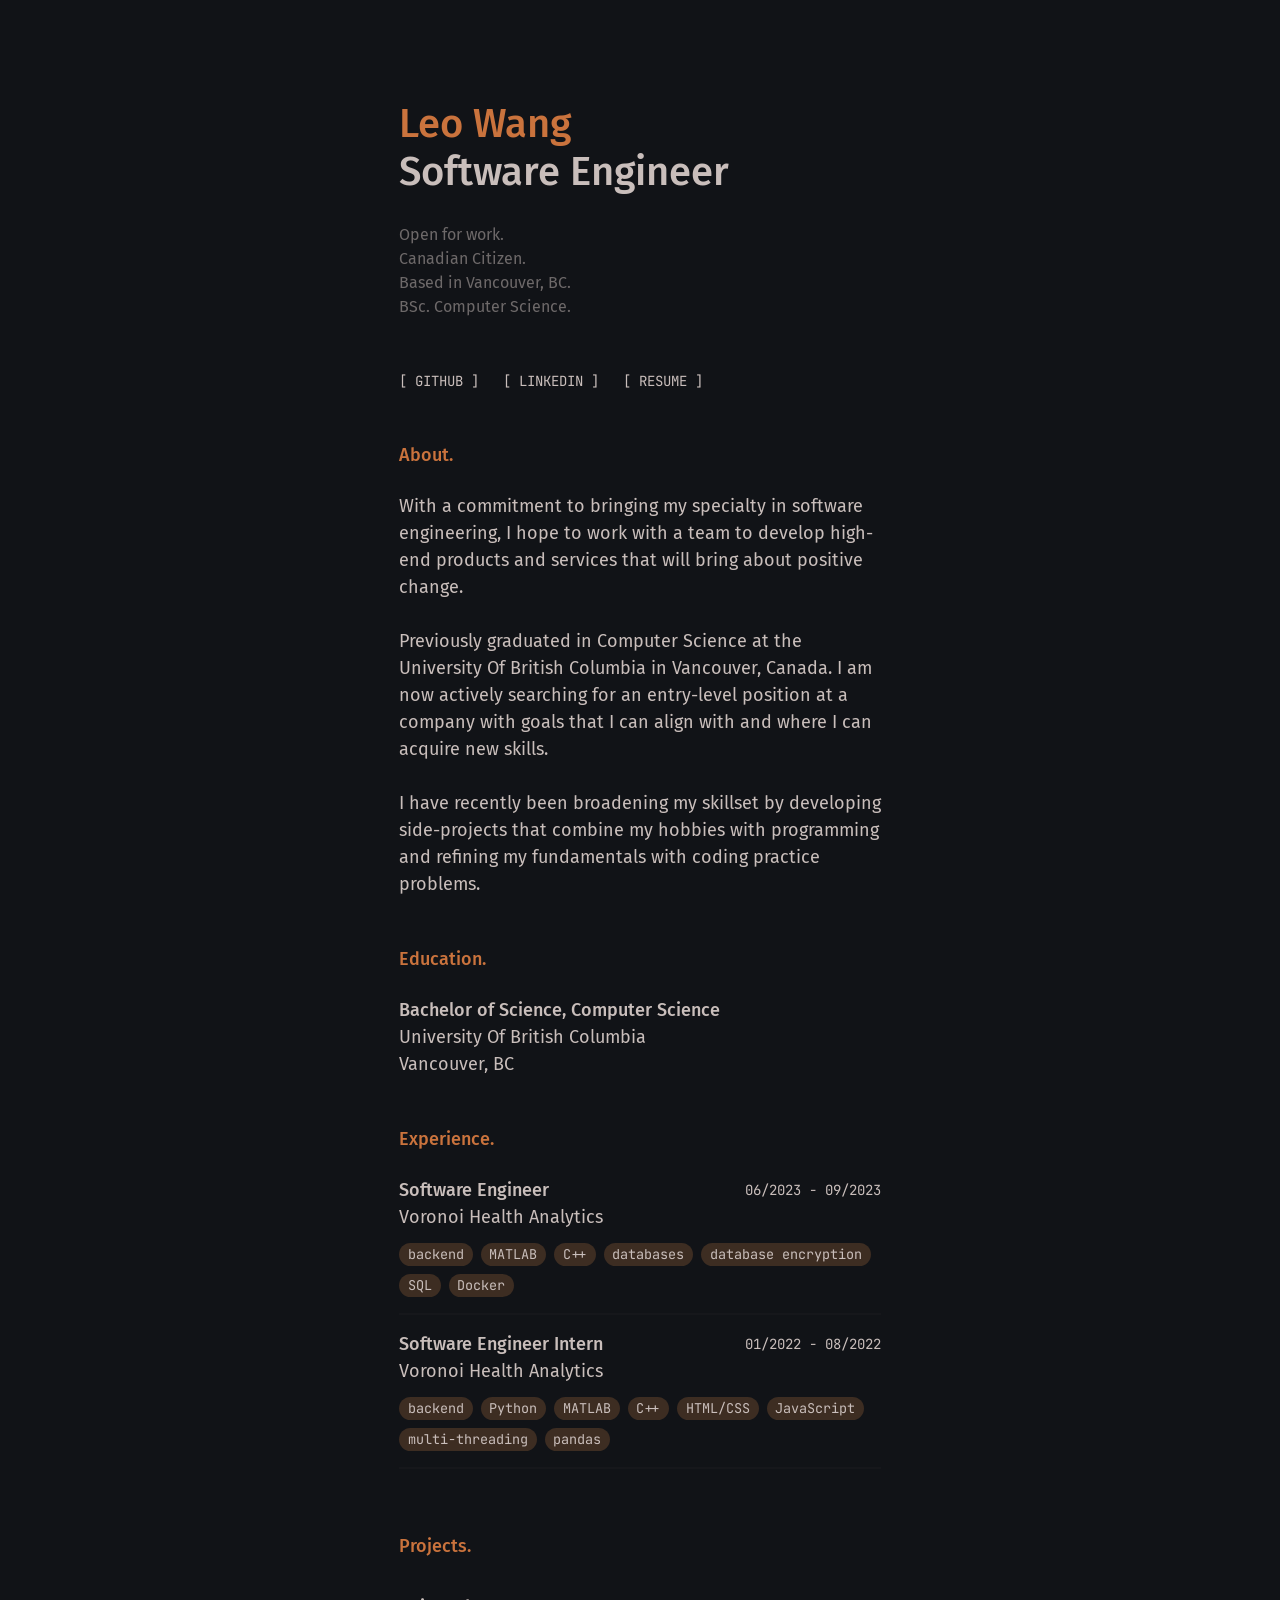
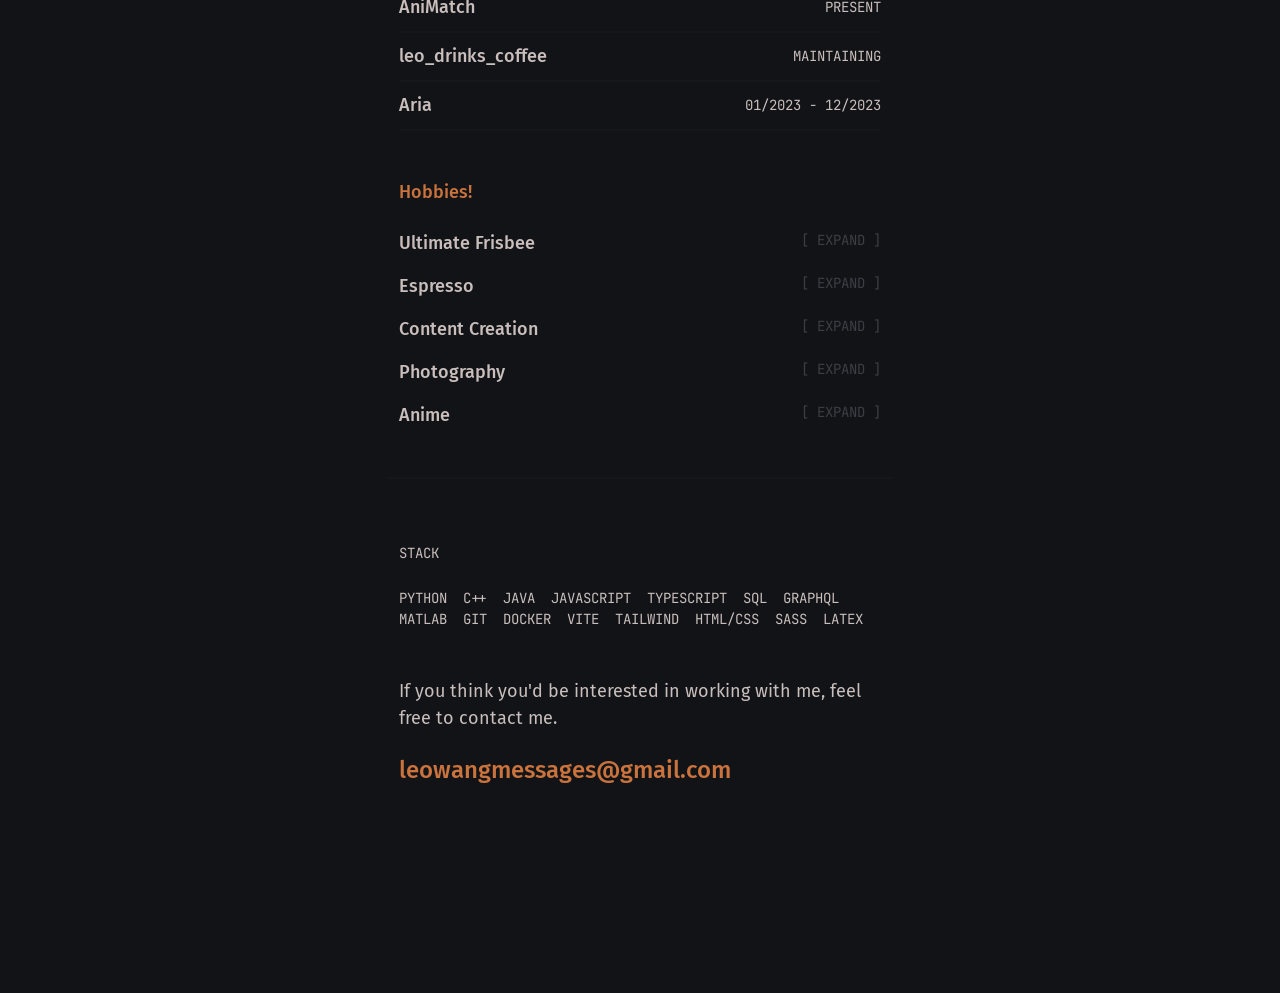
==== commit d6445b98: "Fixed behaviour on mobile devices" ====
--- a/index.html
+++ b/index.html
@@ -25,11 +25,20 @@
                     </div>
                 </div>
 
-                <div class="col-12">
+                <div class="col-12 desktop">
                     <div class="d-inline-flex gap-4 text-uppercase fs-7 font-jetbrains-mono">
                         <a class="link-button" href="https://www.github.com/notleowang" target="_blank">[ Github ]</a>
                         <a class="link-button" href="https://www.linkedin.com/in/notleowang" target="_blank">[ LinkedIn ]</a>
                         <a class="link-button" href="/Resume.pdf" download>[ Resume ]</a>
+                        <!-- <a href="mailto:leowangmessages@gmail.com" target="_blank">[ Email ]</a> -->
+                    </div>
+                </div>
+
+                <div class="col-12 mobile">
+                    <div class="d-inline-flex gap-4 text-uppercase fs-7 font-jetbrains-mono">
+                        <a class="link-button" href="https://www.github.com/notleowang" target="_blank">Github</a>
+                        <a class="link-button" href="https://www.linkedin.com/in/notleowang" target="_blank">LinkedIn</a>
+                        <a class="link-button" href="/Resume.pdf" download>Resume</a>
                         <!-- <a href="mailto:leowangmessages@gmail.com" target="_blank">[ Email ]</a> -->
                     </div>
                 </div>
@@ -54,11 +63,11 @@
                     <p>Vancouver, BC</p>
                 </div>
 
-                <div class="col-12">
+                <div class="col-12 desktop">
                     <p class="fw-medium pb-4 text-secondary-colour">Experience.</p>
                     <div class="d-flex flex-column row-gap-2">
                         <div>
-                            <div class="d-flex justify-content-between">
+                            <div class="d-flex justify-content-between align-items-center">
                                 <p class="fw-medium">Software Engineer</p>
                                 <p class="font-jetbrains-mono fs-7">06/2023 - 09/2023</p>
                             </div>
@@ -77,11 +86,50 @@
                     <hr>
                     <div class="d-flex flex-column row-gap-2">
                         <div>
-                            <div class="d-flex justify-content-between">
+                            <div class="d-flex justify-content-between align-items-center">
                                 <p class="fw-medium">Software Engineer Intern</p>
                                 <p class="font-jetbrains-mono fs-7">01/2022 - 08/2022</p>
                             </div>
                             <a href="https://www.voronoihealthanalytics.com/" target="_blank">Voronoi Health Analytics</a>
+                        </div>
+                        <div class="mt-1 d-inline-flex flex-wrap gap-2">
+                            <span class="fw-normal font-jetbrains-mono badge rounded-pill">backend</span>
+                            <span class="fw-normal font-jetbrains-mono badge rounded-pill">Python</span>
+                            <span class="fw-normal font-jetbrains-mono badge rounded-pill">MATLAB</span>
+                            <span class="fw-normal font-jetbrains-mono badge rounded-pill">C++</span>
+                            <span class="fw-normal font-jetbrains-mono badge rounded-pill">HTML/CSS</span>
+                            <span class="fw-normal font-jetbrains-mono badge rounded-pill">JavaScript</span>
+                            <span class="fw-normal font-jetbrains-mono badge rounded-pill">multi-threading</span>
+                            <span class="fw-normal font-jetbrains-mono badge rounded-pill">pandas</span>
+                        </div>
+                    </div>
+                    <hr>
+                </div>
+
+                <div class="col-12 mobile">
+                    <p class="fw-medium pb-4 text-secondary-colour">Experience.</p>
+                    <div class="d-flex flex-column row-gap-2">
+                        <div>
+                            <p class="fw-medium">Software Engineer</p>
+                            <a href="https://www.voronoihealthanalytics.com/" target="_blank">Voronoi Health Analytics</a>
+                            <p class="font-jetbrains-mono fs-7">06/2023 - 09/2023</p>
+                        </div>
+                        <div class="mt-1 d-inline-flex flex-wrap gap-2">
+                            <span class="fw-normal font-jetbrains-mono badge rounded-pill">backend</span>
+                            <span class="fw-normal font-jetbrains-mono badge rounded-pill">MATLAB</span>
+                            <span class="fw-normal font-jetbrains-mono badge rounded-pill">C++</span>
+                            <span class="fw-normal font-jetbrains-mono badge rounded-pill">databases</span>
+                            <span class="fw-normal font-jetbrains-mono badge rounded-pill">database encryption</span>
+                            <span class="fw-normal font-jetbrains-mono badge rounded-pill">SQL</span>
+                            <span class="fw-normal font-jetbrains-mono badge rounded-pill">Docker</span>
+                        </div>    
+                    </div>
+                    <hr>
+                    <div class="d-flex flex-column row-gap-2">
+                        <div>
+                            <p class="fw-medium">Software Engineer Intern</p>
+                            <a href="https://www.voronoihealthanalytics.com/" target="_blank">Voronoi Health Analytics</a>
+                            <p class="font-jetbrains-mono fs-7">01/2022 - 08/2022</p>
                         </div>
                         <div class="mt-1 d-inline-flex flex-wrap gap-2">
                             <span class="fw-normal font-jetbrains-mono badge rounded-pill">backend</span>
@@ -225,6 +273,18 @@
                                 <p>I like to take photos when I travel. I particularly enjoy shooting street photography and portraits. I share my photos and thought processes for certain compositions on Instagram.</p>
                                 <div class="d-inline-flex gap-4 text-uppercase fs-7 font-jetbrains-mono">
                                     <a class="instagram-button" href="https://www.instagram.com/leowangfotos" target="_blanks">[ Instagram ]</a>
+                                </div>
+                            </div>
+                        </div>
+                        <div>
+                            <div class="d-flex justify-content-between">
+                                <p class="fw-medium">Anime</p>
+                                <a class="expand-button text-uppercase fs-7 font-jetbrains-mono" data-bs-toggle="collapse" href="#collapseAnime" role="button" aria-expanded="false" aria-controls="collapseAnime">[ EXPAND ]</a>
+                            </div>
+                            <div class="collapse fs-6" id="collapseAnime">
+                                <p>A lot of my freetime is spent watching japanese animation. My childhood was built quite heavily on anime. Today, I continue to watch it occasionally and track/score/review what I watch. My entire watch history and scoring entries are on AniList for those interested.</p>
+                                <div class="d-inline-flex gap-4 text-uppercase fs-7 font-jetbrains-mono">
+                                    <a class="anilist-button" href="https://anilist.co/user/notleowang/" target="_blanks">[ AniList ]</a>
                                 </div>
                             </div>
                         </div>
--- a/css/styles.css
+++ b/css/styles.css
@@ -84,6 +84,11 @@
   transition: all 0.2s ease-in;
 }
 
+.anilist-button:hover {
+  color: #6c88dc;
+  transition: all 0.2s ease-in;
+}
+
 .expand-button {
   color: rgb(59, 63, 69);
 }
@@ -91,4 +96,23 @@
 .expand-button:hover {
   color: #CA733D;
   transition: all 0.2s ease-in;
+}
+
+.mobile {
+  display: none;
+}
+
+.desktop {
+  display: none;
+}
+
+@media (max-width: 485px) {
+  .mobile {
+    display: initial;
+  }
+}
+@media (min-width: 486px) {
+  .desktop {
+    display: initial;
+  }
 }/*# sourceMappingURL=styles.css.map */
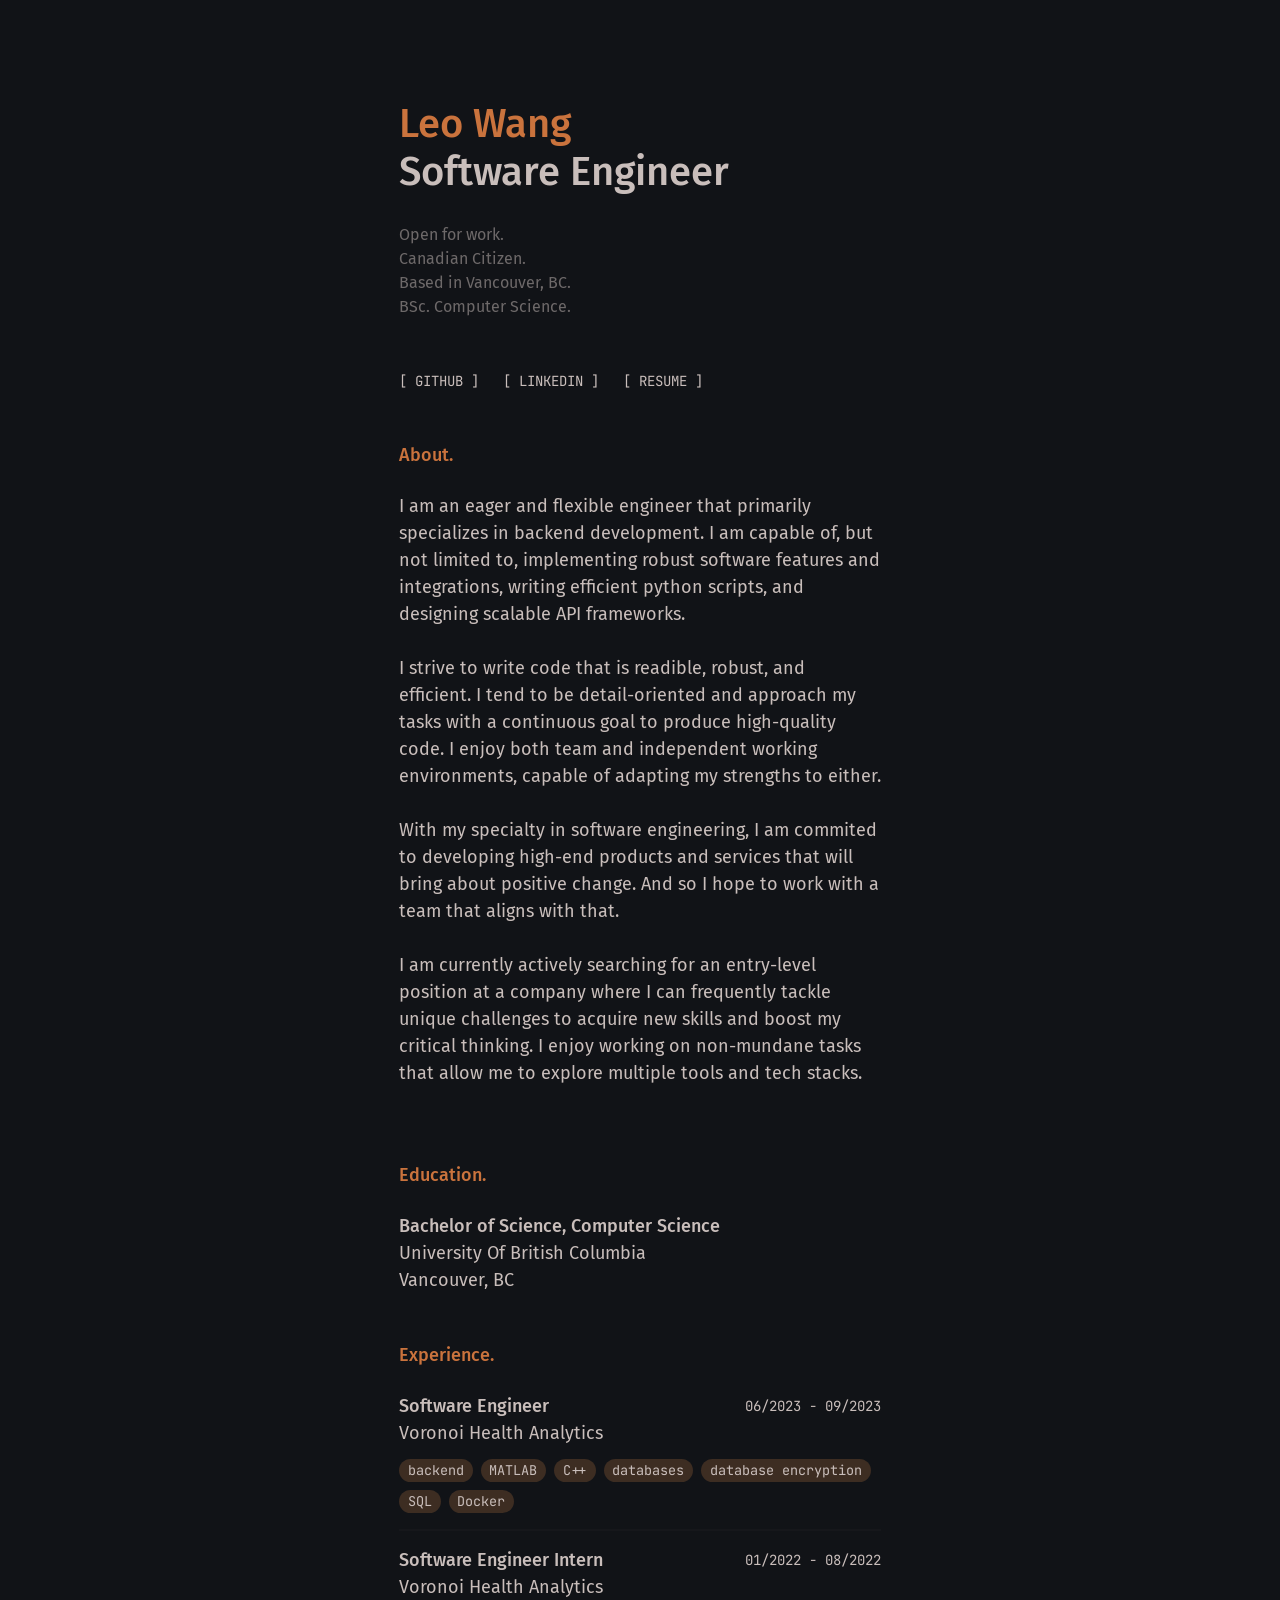
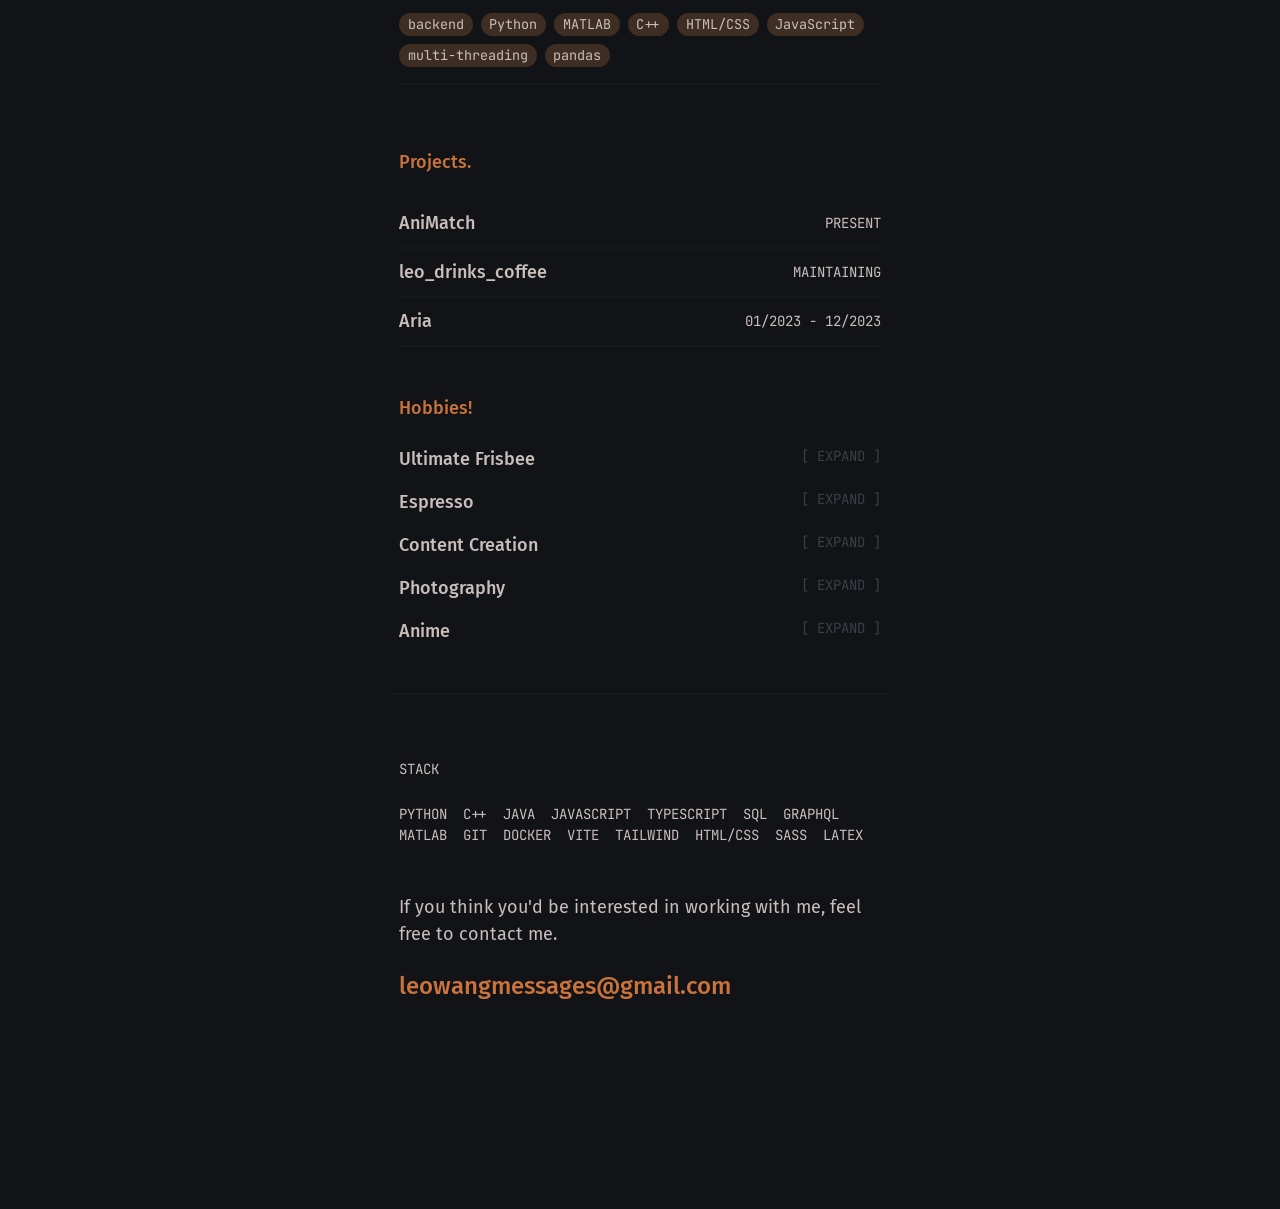
==== commit 0899775a: "Edited about section" ====
--- a/index.html
+++ b/index.html
@@ -46,13 +46,25 @@
                 <div class="col-12">
                     <p class="fw-medium pb-4 text-secondary-colour">About.</p>
                     <p>
-                        With a commitment to bringing my specialty in software engineering, I hope to work with a team to develop high-end products and services that will bring about positive change.
-                        <br>
-                        <br>
-                        Previously graduated in Computer Science at the University Of British Columbia in Vancouver, Canada. I am now actively searching for an entry-level position at a company with goals that I can align with and where I can acquire new skills.
-                        <br>
-                        <br>
-                        I have recently been broadening my skillset by developing side-projects that combine my hobbies with programming and refining my fundamentals with coding practice problems.
+                        I am an eager and flexible engineer that primarily specializes in backend development.
+                        I am capable of, but not limited to, implementing robust software features and integrations, writing efficient
+                        python scripts, and designing scalable API frameworks.
+                        <br>
+                        <br>
+                        I strive to write code that is readible, robust, and efficient. I tend to be detail-oriented and
+                        approach my tasks with a continuous goal to produce high-quality code. I enjoy both team
+                        and independent working environments, capable of adapting my strengths to either.
+                        <br>
+                        <br>
+                        With my specialty in software engineering, I am commited to developing high-end products and services that will
+                        bring about positive change. And so I hope to work with a team that aligns with that.
+                        <br>
+                        <br>
+                        I am currently actively searching for an entry-level position at a company
+                        where I can frequently tackle unique challenges to acquire new skills and boost my critical thinking. I enjoy
+                        working on non-mundane tasks that allow me to explore multiple tools and tech stacks.
+                        <br>
+                        <br>
                     </p>
                 </div>
 
